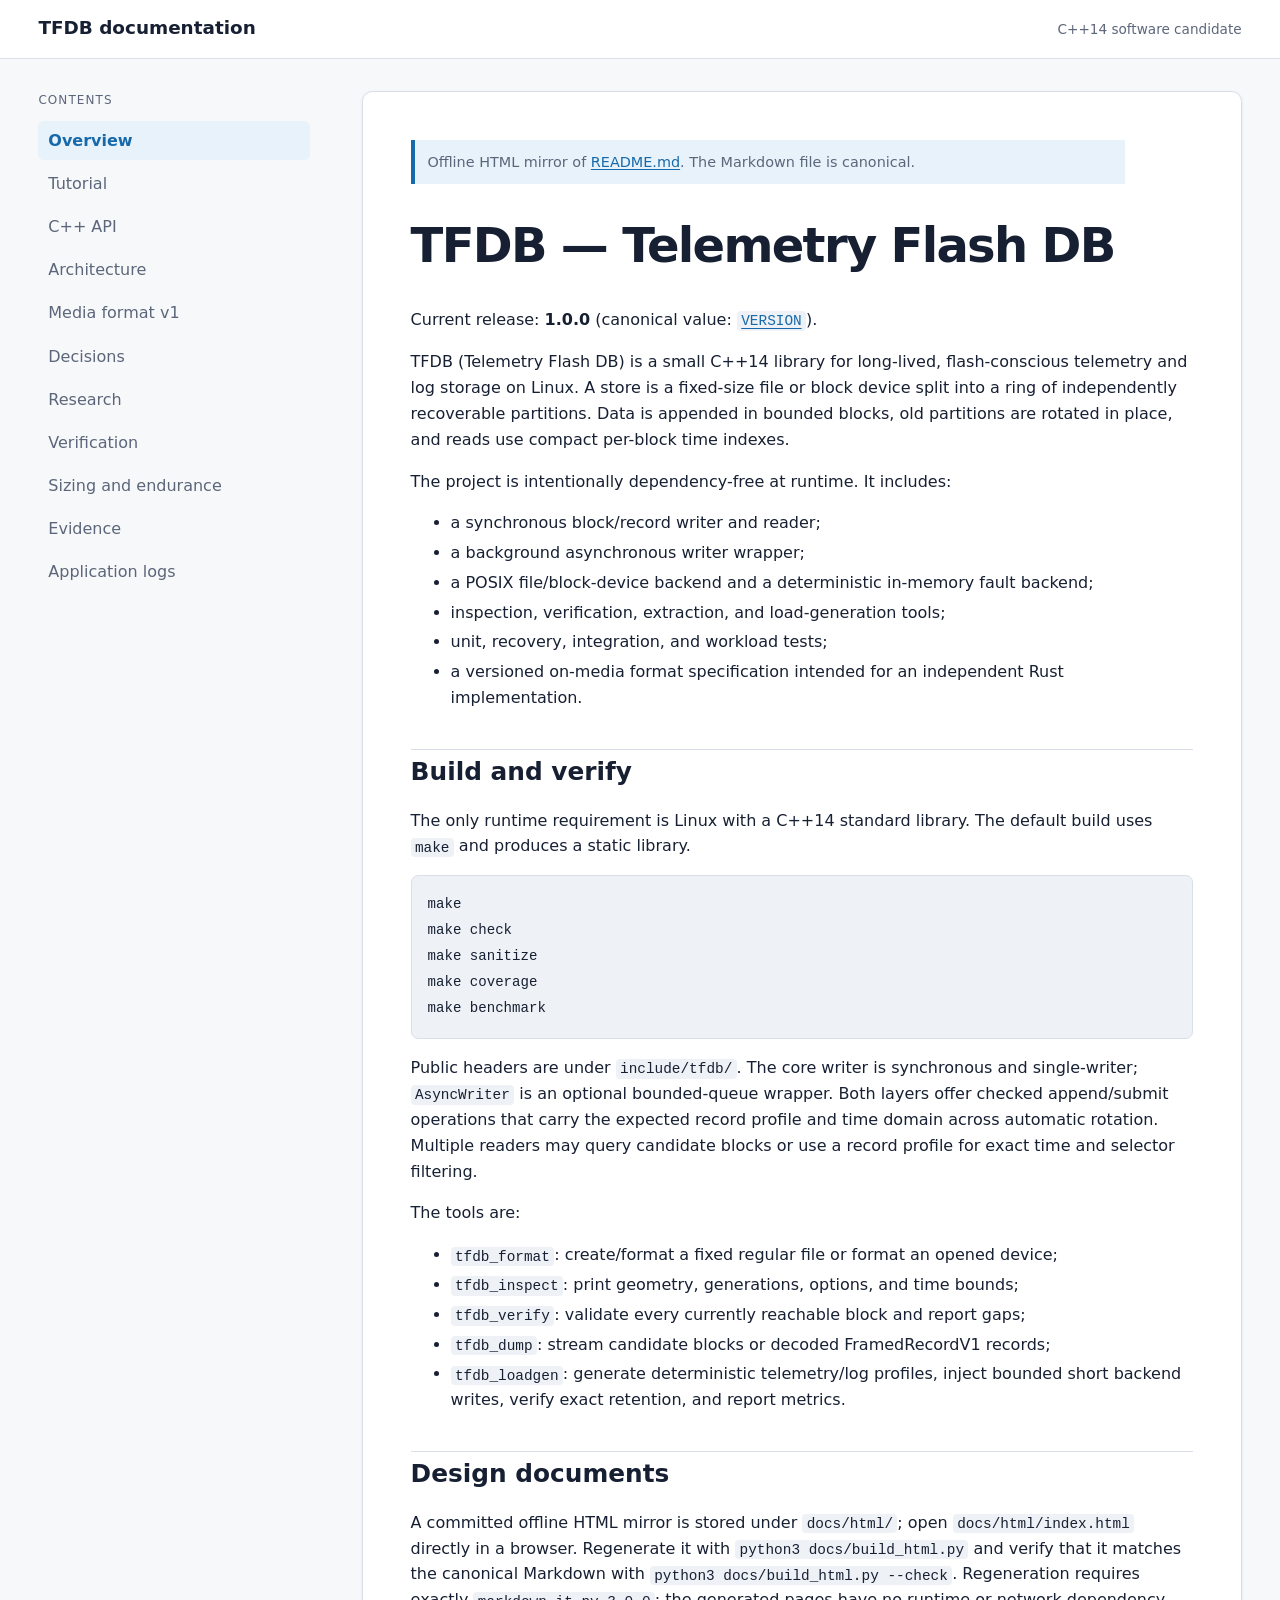
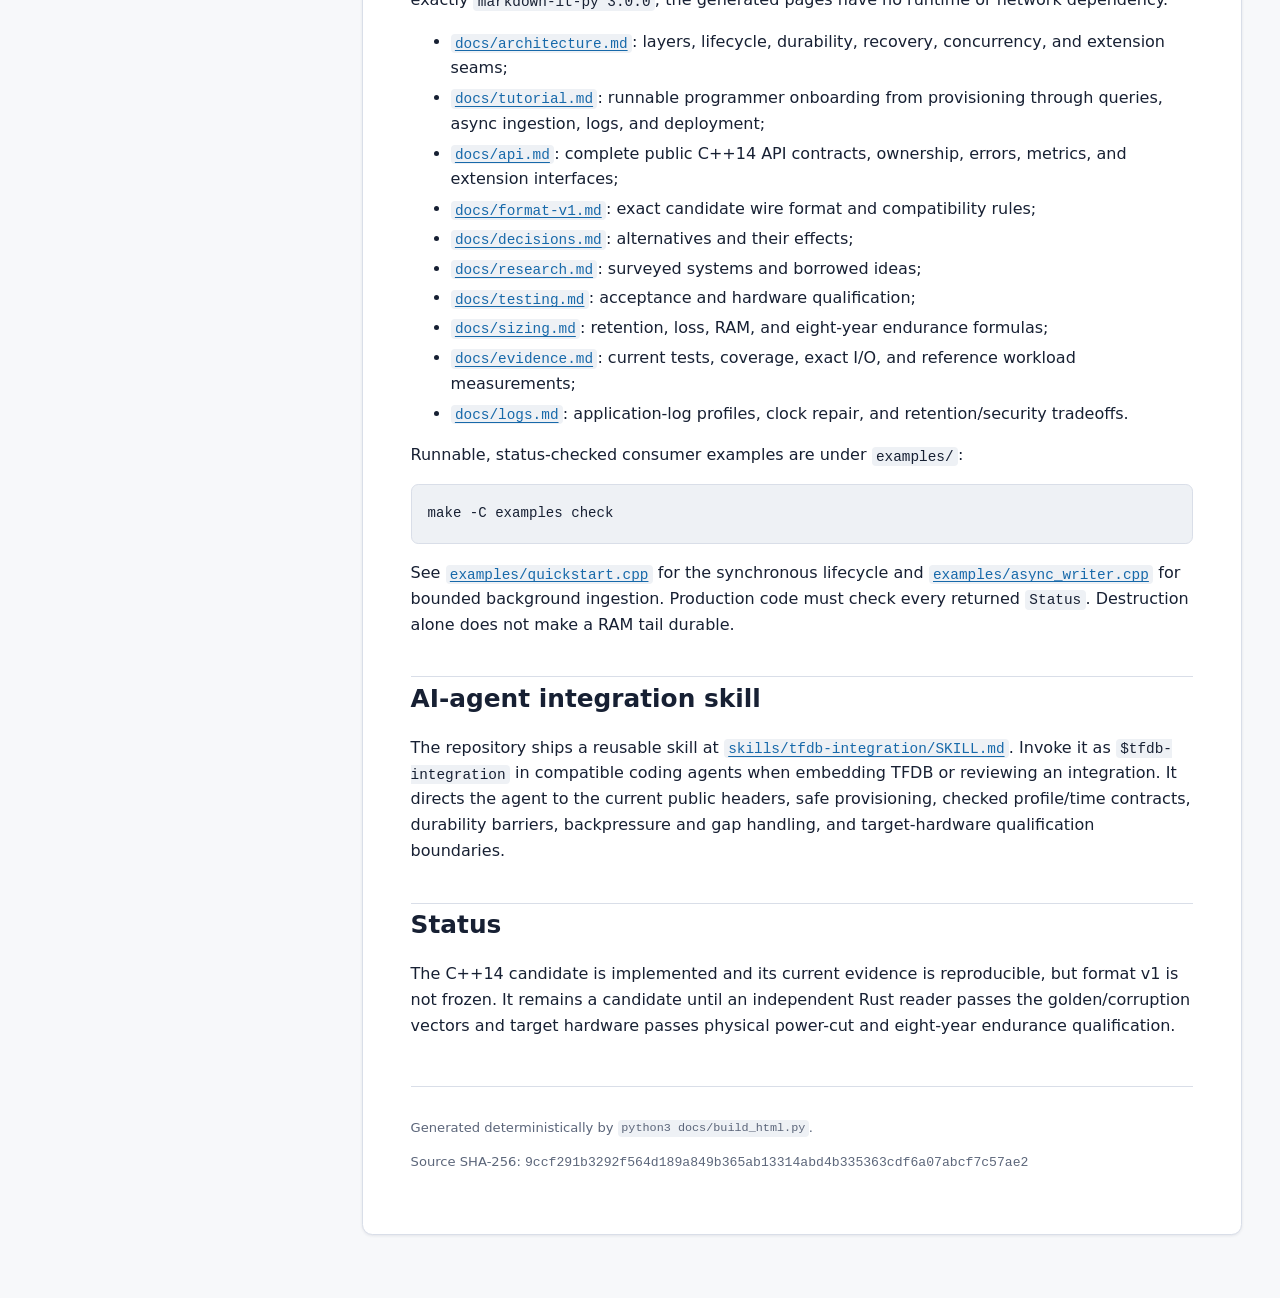
==== docs/html/index.html @ 353ee2be "Release TFDB 1.0.0" ====
<!doctype html>
<html lang="en">
<head>
  <meta charset="utf-8">
  <meta name="viewport" content="width=device-width, initial-scale=1">
  <meta name="tfdb-source-sha256" content="9ccf291b3292f564d189a849b365ab13314abd4b335363cdf6a07abcf7c57ae2">
  <title>TFDB — Telemetry Flash DB — TFDB</title>
  <link rel="stylesheet" href="style.css">
</head>
<body>
  <a class="skip-link" href="#content">Skip to content</a>
  <header class="site-header">
    <a class="site-title" href="index.html">TFDB documentation</a>
    <span class="site-status">C++14 software candidate</span>
  </header>
  <div class="layout">
    <nav class="sidebar" aria-label="Documentation">
      <p class="sidebar-title">Contents</p>
      <ul>
        <li><a href="index.html" aria-current="page">Overview</a></li>
<li><a href="tutorial.html">Tutorial</a></li>
<li><a href="api.html">C++ API</a></li>
<li><a href="architecture.html">Architecture</a></li>
<li><a href="format-v1.html">Media format v1</a></li>
<li><a href="decisions.html">Decisions</a></li>
<li><a href="research.html">Research</a></li>
<li><a href="testing.html">Verification</a></li>
<li><a href="sizing.html">Sizing and endurance</a></li>
<li><a href="evidence.html">Evidence</a></li>
<li><a href="logs.html">Application logs</a></li>
      </ul>
    </nav>
    <main id="content">
      <p class="mirror-note">Offline HTML mirror of <a href="../../README.md">README.md</a>. The Markdown file is canonical.</p>
      <h1 id="tfdb-telemetry-flash-db">TFDB — Telemetry Flash DB</h1>
<p>Current release: <strong>1.0.0</strong> (canonical value: <a href="../../VERSION"><code>VERSION</code></a>).</p>
<p>TFDB (Telemetry Flash DB) is a small C++14 library for long-lived,
flash-conscious telemetry and log storage on Linux. A store is a fixed-size
file or block device split into a ring of independently recoverable partitions.
Data is appended in bounded blocks, old partitions are rotated in place, and
reads use compact per-block time indexes.</p>
<p>The project is intentionally dependency-free at runtime. It includes:</p>
<ul>
<li>a synchronous block/record writer and reader;</li>
<li>a background asynchronous writer wrapper;</li>
<li>a POSIX file/block-device backend and a deterministic in-memory fault backend;</li>
<li>inspection, verification, extraction, and load-generation tools;</li>
<li>unit, recovery, integration, and workload tests;</li>
<li>a versioned on-media format specification intended for an independent Rust
implementation.</li>
</ul>
<h2 id="build-and-verify">Build and verify</h2>
<p>The only runtime requirement is Linux with a C++14 standard library. The
default build uses <code>make</code> and produces a static library.</p>
<pre><code class="language-sh">make
make check
make sanitize
make coverage
make benchmark
</code></pre>
<p>Public headers are under <code>include/tfdb/</code>. The core writer is synchronous and
single-writer; <code>AsyncWriter</code> is an optional bounded-queue wrapper. Both layers
offer checked append/submit operations that carry the expected record profile
and time domain across automatic rotation. Multiple readers may query candidate
blocks or use a record profile for exact time and selector filtering.</p>
<p>The tools are:</p>
<ul>
<li><code>tfdb_format</code>: create/format a fixed regular file or format an opened device;</li>
<li><code>tfdb_inspect</code>: print geometry, generations, options, and time bounds;</li>
<li><code>tfdb_verify</code>: validate every currently reachable block and report gaps;</li>
<li><code>tfdb_dump</code>: stream candidate blocks or decoded FramedRecordV1 records;</li>
<li><code>tfdb_loadgen</code>: generate deterministic telemetry/log profiles, inject bounded
short backend writes, verify exact retention, and report metrics.</li>
</ul>
<h2 id="design-documents">Design documents</h2>
<p>A committed offline HTML mirror is stored under <code>docs/html/</code>; open
<code>docs/html/index.html</code> directly in a browser. Regenerate it with
<code>python3 docs/build_html.py</code> and verify that it matches the canonical Markdown
with <code>python3 docs/build_html.py --check</code>. Regeneration requires
exactly <code>markdown-it-py 3.0.0</code>; the generated pages have no runtime or network
dependency.</p>
<ul>
<li><a href="architecture.html"><code>docs/architecture.md</code></a>: layers, lifecycle, durability,
recovery, concurrency, and extension seams;</li>
<li><a href="tutorial.html"><code>docs/tutorial.md</code></a>: runnable programmer onboarding from
provisioning through queries, async ingestion, logs, and deployment;</li>
<li><a href="api.html"><code>docs/api.md</code></a>: complete public C++14 API contracts, ownership,
errors, metrics, and extension interfaces;</li>
<li><a href="format-v1.html"><code>docs/format-v1.md</code></a>: exact candidate wire format and
compatibility rules;</li>
<li><a href="decisions.html"><code>docs/decisions.md</code></a>: alternatives and their effects;</li>
<li><a href="research.html"><code>docs/research.md</code></a>: surveyed systems and borrowed ideas;</li>
<li><a href="testing.html"><code>docs/testing.md</code></a>: acceptance and hardware qualification;</li>
<li><a href="sizing.html"><code>docs/sizing.md</code></a>: retention, loss, RAM, and eight-year
endurance formulas;</li>
<li><a href="evidence.html"><code>docs/evidence.md</code></a>: current tests, coverage, exact I/O,
and reference workload measurements;</li>
<li><a href="logs.html"><code>docs/logs.md</code></a>: application-log profiles, clock repair, and
retention/security tradeoffs.</li>
</ul>
<p>Runnable, status-checked consumer examples are under <code>examples/</code>:</p>
<pre><code class="language-sh">make -C examples check
</code></pre>
<p>See <a href="../../examples/quickstart.cpp"><code>examples/quickstart.cpp</code></a> for the synchronous
lifecycle and <a href="../../examples/async_writer.cpp"><code>examples/async_writer.cpp</code></a> for
bounded background ingestion. Production code must check every returned
<code>Status</code>. Destruction alone does not make a RAM tail durable.</p>
<h2 id="ai-agent-integration-skill">AI-agent integration skill</h2>
<p>The repository ships a reusable skill at
<a href="../../skills/tfdb-integration/SKILL.md"><code>skills/tfdb-integration/SKILL.md</code></a>. Invoke
it as <code>$tfdb-integration</code> in compatible coding agents when embedding TFDB or
reviewing an integration. It directs the agent to the current public headers,
safe provisioning, checked profile/time contracts, durability barriers,
backpressure and gap handling, and target-hardware qualification boundaries.</p>
<h2 id="status">Status</h2>
<p>The C++14 candidate is implemented and its current evidence is reproducible,
but format v1 is not frozen. It remains a candidate until an independent Rust
reader passes the golden/corruption vectors and target hardware passes physical
power-cut and eight-year endurance qualification.</p>

      <footer class="page-footer">
        <p>Generated deterministically by <code>python3 docs/build_html.py</code>.</p>
        <p>Source SHA-256: <span class="source-hash">9ccf291b3292f564d189a849b365ab13314abd4b335363cdf6a07abcf7c57ae2</span></p>
      </footer>
    </main>
  </div>
</body>
</html>
---- docs/html/style.css ----
/* Generated documentation asset; source: docs/build_html.py. */
:root {
  color-scheme: light dark;
  --bg: #f7f8fa;
  --panel: #ffffff;
  --text: #172033;
  --muted: #5c667a;
  --line: #d9dee8;
  --accent: #1769aa;
  --accent-soft: #e7f2fb;
  --code: #eef1f5;
  --shadow: 0 1px 3px rgb(19 33 68 / 9%);
}

@media (prefers-color-scheme: dark) {
  :root {
    --bg: #10141d;
    --panel: #181e29;
    --text: #e8edf5;
    --muted: #aab3c2;
    --line: #30394a;
    --accent: #78bdf2;
    --accent-soft: #172d40;
    --code: #111722;
    --shadow: none;
  }
}

* { box-sizing: border-box; }
html { scroll-behavior: smooth; }
@media (prefers-reduced-motion: reduce) {
  html { scroll-behavior: auto; }
}
body {
  margin: 0;
  background: var(--bg);
  color: var(--text);
  font: 16px/1.62 system-ui, -apple-system, BlinkMacSystemFont, "Segoe UI", sans-serif;
}
a { color: var(--accent); text-underline-offset: 0.16em; }
a:hover { text-decoration-thickness: 2px; }
.skip-link {
  position: fixed;
  left: 1rem;
  top: -5rem;
  z-index: 10;
  padding: .55rem .8rem;
  background: var(--panel);
  border: 1px solid var(--line);
}
.skip-link:focus { top: 1rem; }
.site-header {
  position: sticky;
  top: 0;
  z-index: 5;
  display: flex;
  align-items: baseline;
  justify-content: space-between;
  gap: 1rem;
  min-height: 3.7rem;
  padding: .8rem clamp(1rem, 3vw, 2.5rem);
  border-bottom: 1px solid var(--line);
  background: var(--panel);
  background: color-mix(in srgb, var(--panel) 94%, transparent);
  backdrop-filter: blur(8px);
}
.site-title { color: var(--text); font-size: 1.15rem; font-weight: 750; text-decoration: none; }
.site-status { color: var(--muted); font-size: .85rem; }
.layout {
  display: grid;
  grid-template-columns: minmax(12rem, 17rem) minmax(0, 58rem);
  justify-content: center;
  gap: clamp(1.5rem, 4vw, 4rem);
  padding: 2rem clamp(1rem, 3vw, 2.5rem) 4rem;
}
.sidebar { align-self: start; position: sticky; top: 5.5rem; }
.sidebar-title {
  margin: 0 0 .65rem;
  color: var(--muted);
  font-size: .75rem;
  letter-spacing: .09em;
  text-transform: uppercase;
}
.sidebar ul { margin: 0; padding: 0; list-style: none; }
.sidebar a {
  display: block;
  margin: .12rem 0;
  padding: .42rem .62rem;
  border-radius: .35rem;
  color: var(--muted);
  text-decoration: none;
}
.sidebar a:hover { color: var(--text); background: var(--accent-soft); }
.sidebar a[aria-current="page"] { color: var(--accent); background: var(--accent-soft); font-weight: 700; }
main {
  min-width: 0;
  padding: clamp(1.25rem, 4vw, 3rem);
  border: 1px solid var(--line);
  border-radius: .65rem;
  background: var(--panel);
  box-shadow: var(--shadow);
}
.mirror-note {
  margin: 0 0 2rem;
  padding: .65rem .8rem;
  border-left: .25rem solid var(--accent);
  background: var(--accent-soft);
  color: var(--muted);
  font-size: .9rem;
}
h1, h2, h3, h4 { line-height: 1.22; scroll-margin-top: 5rem; }
h1 { margin-top: 0; font-size: clamp(2rem, 5vw, 3rem); letter-spacing: -.035em; }
h2 { margin-top: 2.4rem; padding-top: .4rem; border-top: 1px solid var(--line); font-size: 1.55rem; }
h3 { margin-top: 1.8rem; font-size: 1.2rem; }
p, ul, ol, blockquote { max-width: 78ch; }
li + li { margin-top: .24rem; }
code {
  padding: .12em .3em;
  border-radius: .25rem;
  background: var(--code);
  font: .9em/1.45 ui-monospace, SFMono-Regular, Consolas, monospace;
}
pre {
  max-width: 100%;
  overflow: auto;
  padding: 1rem;
  border: 1px solid var(--line);
  border-radius: .45rem;
  background: var(--code);
}
pre code { padding: 0; background: transparent; font-size: .88rem; }
.table-wrap { max-width: 100%; overflow-x: auto; margin: 1.25rem 0; }
table { width: 100%; border-collapse: collapse; font-size: .91rem; }
th, td { padding: .52rem .65rem; border: 1px solid var(--line); text-align: left; vertical-align: top; }
th { background: var(--code); }
blockquote { margin-left: 0; padding-left: 1rem; border-left: .25rem solid var(--line); color: var(--muted); }
.page-footer { margin-top: 3rem; padding-top: 1rem; border-top: 1px solid var(--line); color: var(--muted); font-size: .82rem; }
.source-hash { font-family: ui-monospace, SFMono-Regular, Consolas, monospace; overflow-wrap: anywhere; }

@media (max-width: 780px) {
  .site-header { position: static; }
  .layout { display: block; padding: 1rem; }
  .sidebar { position: static; margin-bottom: 1rem; }
  .sidebar ul { display: flex; gap: .25rem; overflow-x: auto; padding-bottom: .4rem; }
  .sidebar li { flex: 0 0 auto; }
  main { padding: 1.2rem; }
}

@media print {
  :root { color-scheme: light; --bg: white; --panel: white; --text: black; --muted: #444; --line: #bbb; --code: #f3f3f3; }
  .site-header, .sidebar, .skip-link, .mirror-note { display: none; }
  .layout { display: block; padding: 0; }
  main { border: 0; box-shadow: none; padding: 0; }
  a { color: inherit; }
  pre, table { break-inside: avoid; }
}
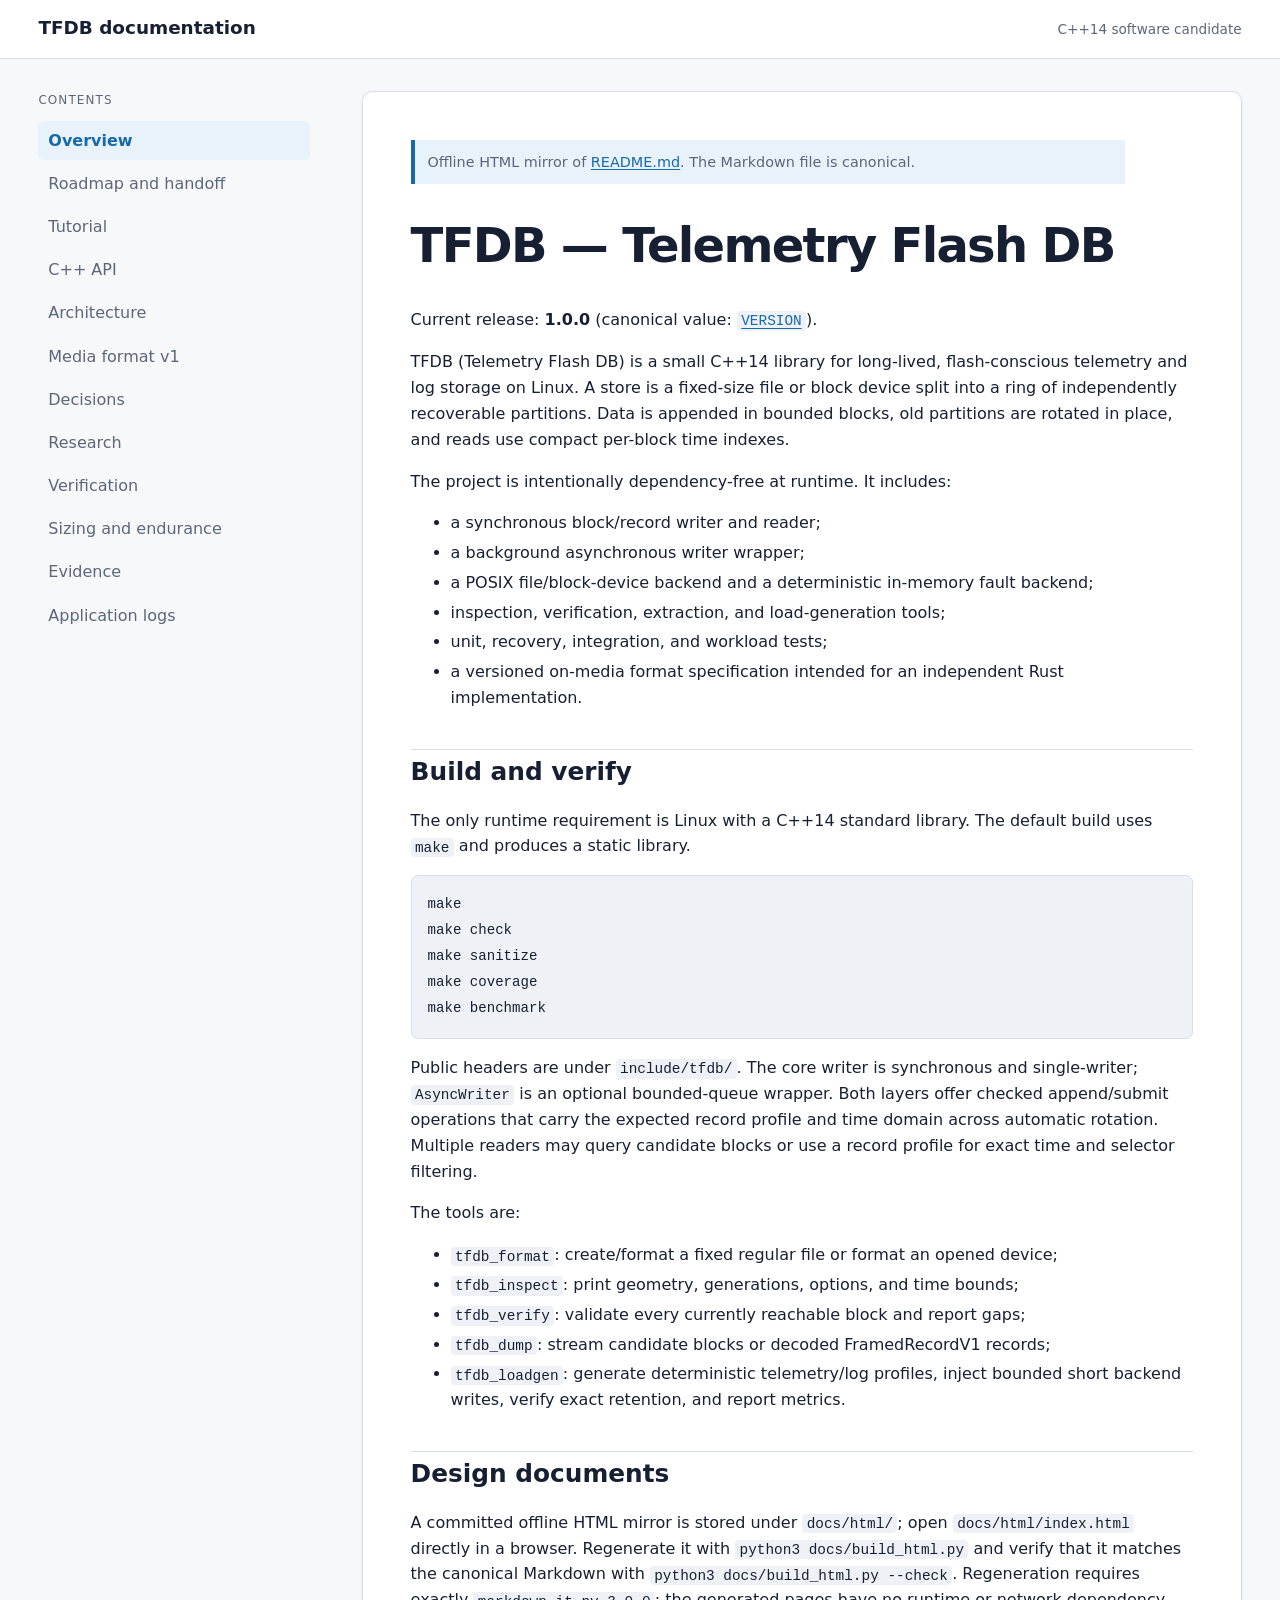
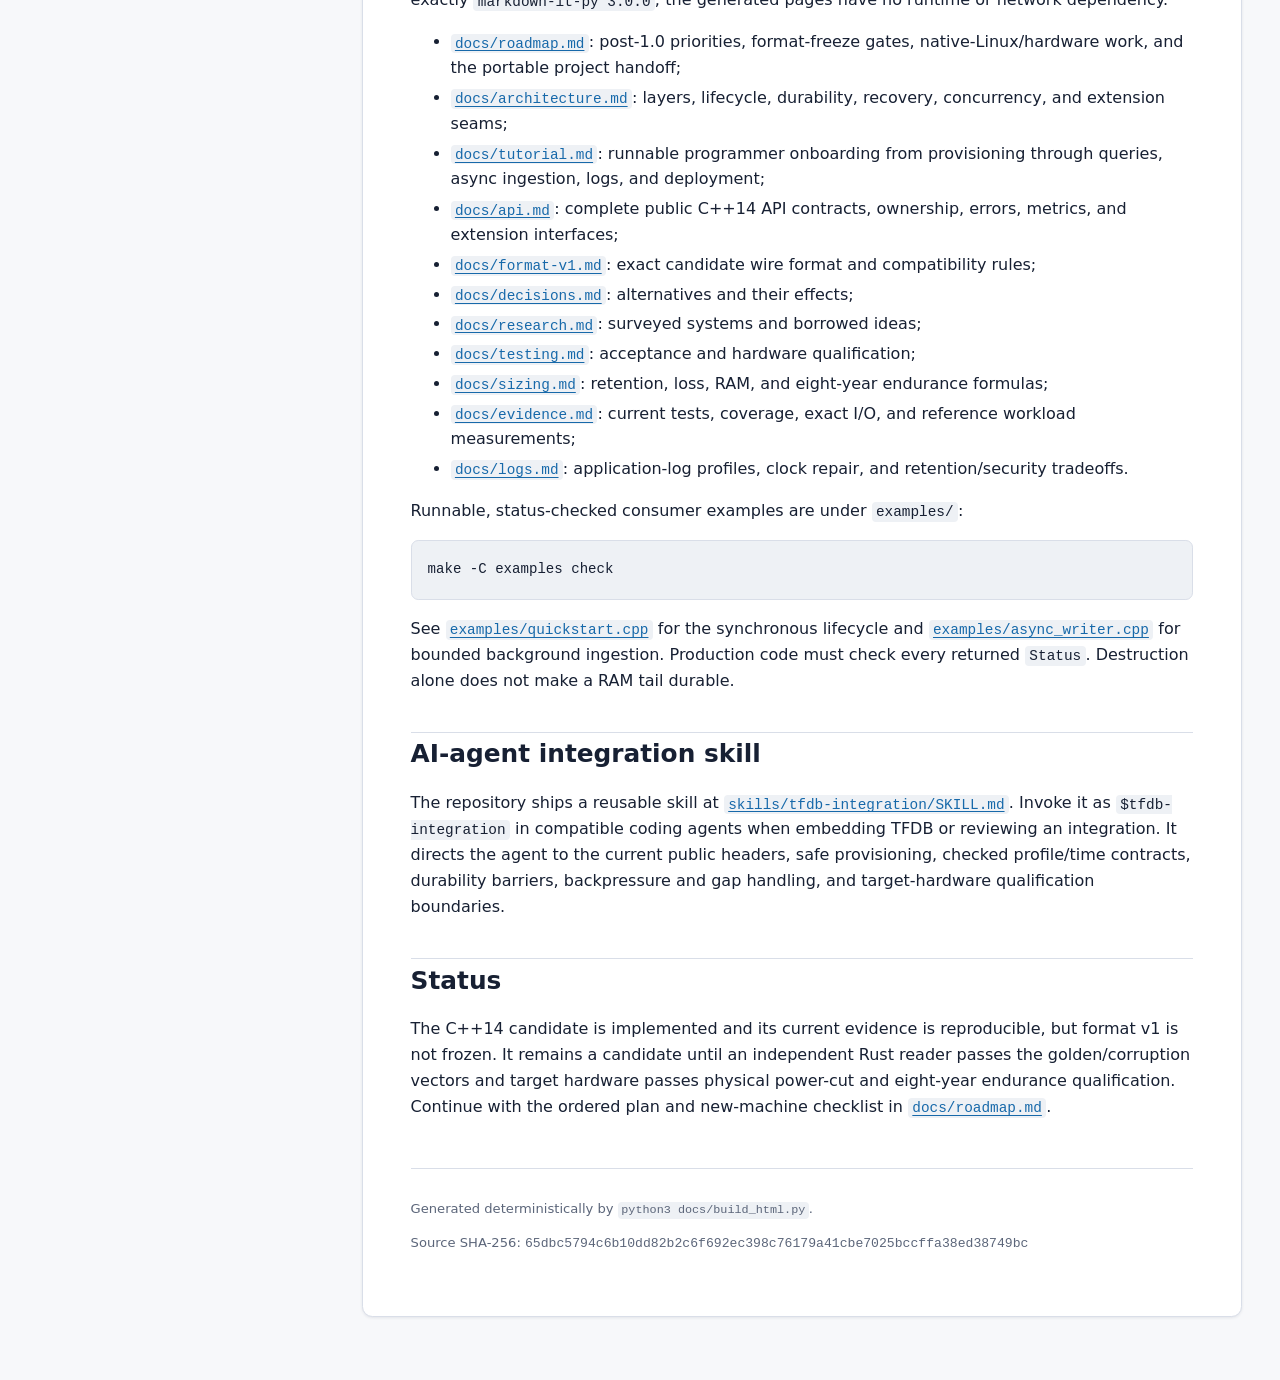
==== commit 6bb2134c: "Document post-1.0 roadmap and handoff" ====
--- a/docs/html/index.html
+++ b/docs/html/index.html
@@ -3,7 +3,7 @@
 <head>
   <meta charset="utf-8">
   <meta name="viewport" content="width=device-width, initial-scale=1">
-  <meta name="tfdb-source-sha256" content="9ccf291b3292f564d189a849b365ab13314abd4b335363cdf6a07abcf7c57ae2">
+  <meta name="tfdb-source-sha256" content="65dbc5794c6b10dd82b2c6f692ec398c76179a41cbe7025bccffa38ed38749bc">
   <title>TFDB — Telemetry Flash DB — TFDB</title>
   <link rel="stylesheet" href="style.css">
 </head>
@@ -18,6 +18,7 @@
       <p class="sidebar-title">Contents</p>
       <ul>
         <li><a href="index.html" aria-current="page">Overview</a></li>
+<li><a href="roadmap.html">Roadmap and handoff</a></li>
 <li><a href="tutorial.html">Tutorial</a></li>
 <li><a href="api.html">C++ API</a></li>
 <li><a href="architecture.html">Architecture</a></li>
@@ -80,6 +81,8 @@
 exactly <code>markdown-it-py 3.0.0</code>; the generated pages have no runtime or network
 dependency.</p>
 <ul>
+<li><a href="roadmap.html"><code>docs/roadmap.md</code></a>: post-1.0 priorities, format-freeze
+gates, native-Linux/hardware work, and the portable project handoff;</li>
 <li><a href="architecture.html"><code>docs/architecture.md</code></a>: layers, lifecycle, durability,
 recovery, concurrency, and extension seams;</li>
 <li><a href="tutorial.html"><code>docs/tutorial.md</code></a>: runnable programmer onboarding from
@@ -116,11 +119,12 @@
 <p>The C++14 candidate is implemented and its current evidence is reproducible,
 but format v1 is not frozen. It remains a candidate until an independent Rust
 reader passes the golden/corruption vectors and target hardware passes physical
-power-cut and eight-year endurance qualification.</p>
+power-cut and eight-year endurance qualification. Continue with the ordered
+plan and new-machine checklist in <a href="roadmap.html"><code>docs/roadmap.md</code></a>.</p>
 
       <footer class="page-footer">
         <p>Generated deterministically by <code>python3 docs/build_html.py</code>.</p>
-        <p>Source SHA-256: <span class="source-hash">9ccf291b3292f564d189a849b365ab13314abd4b335363cdf6a07abcf7c57ae2</span></p>
+        <p>Source SHA-256: <span class="source-hash">65dbc5794c6b10dd82b2c6f692ec398c76179a41cbe7025bccffa38ed38749bc</span></p>
       </footer>
     </main>
   </div>
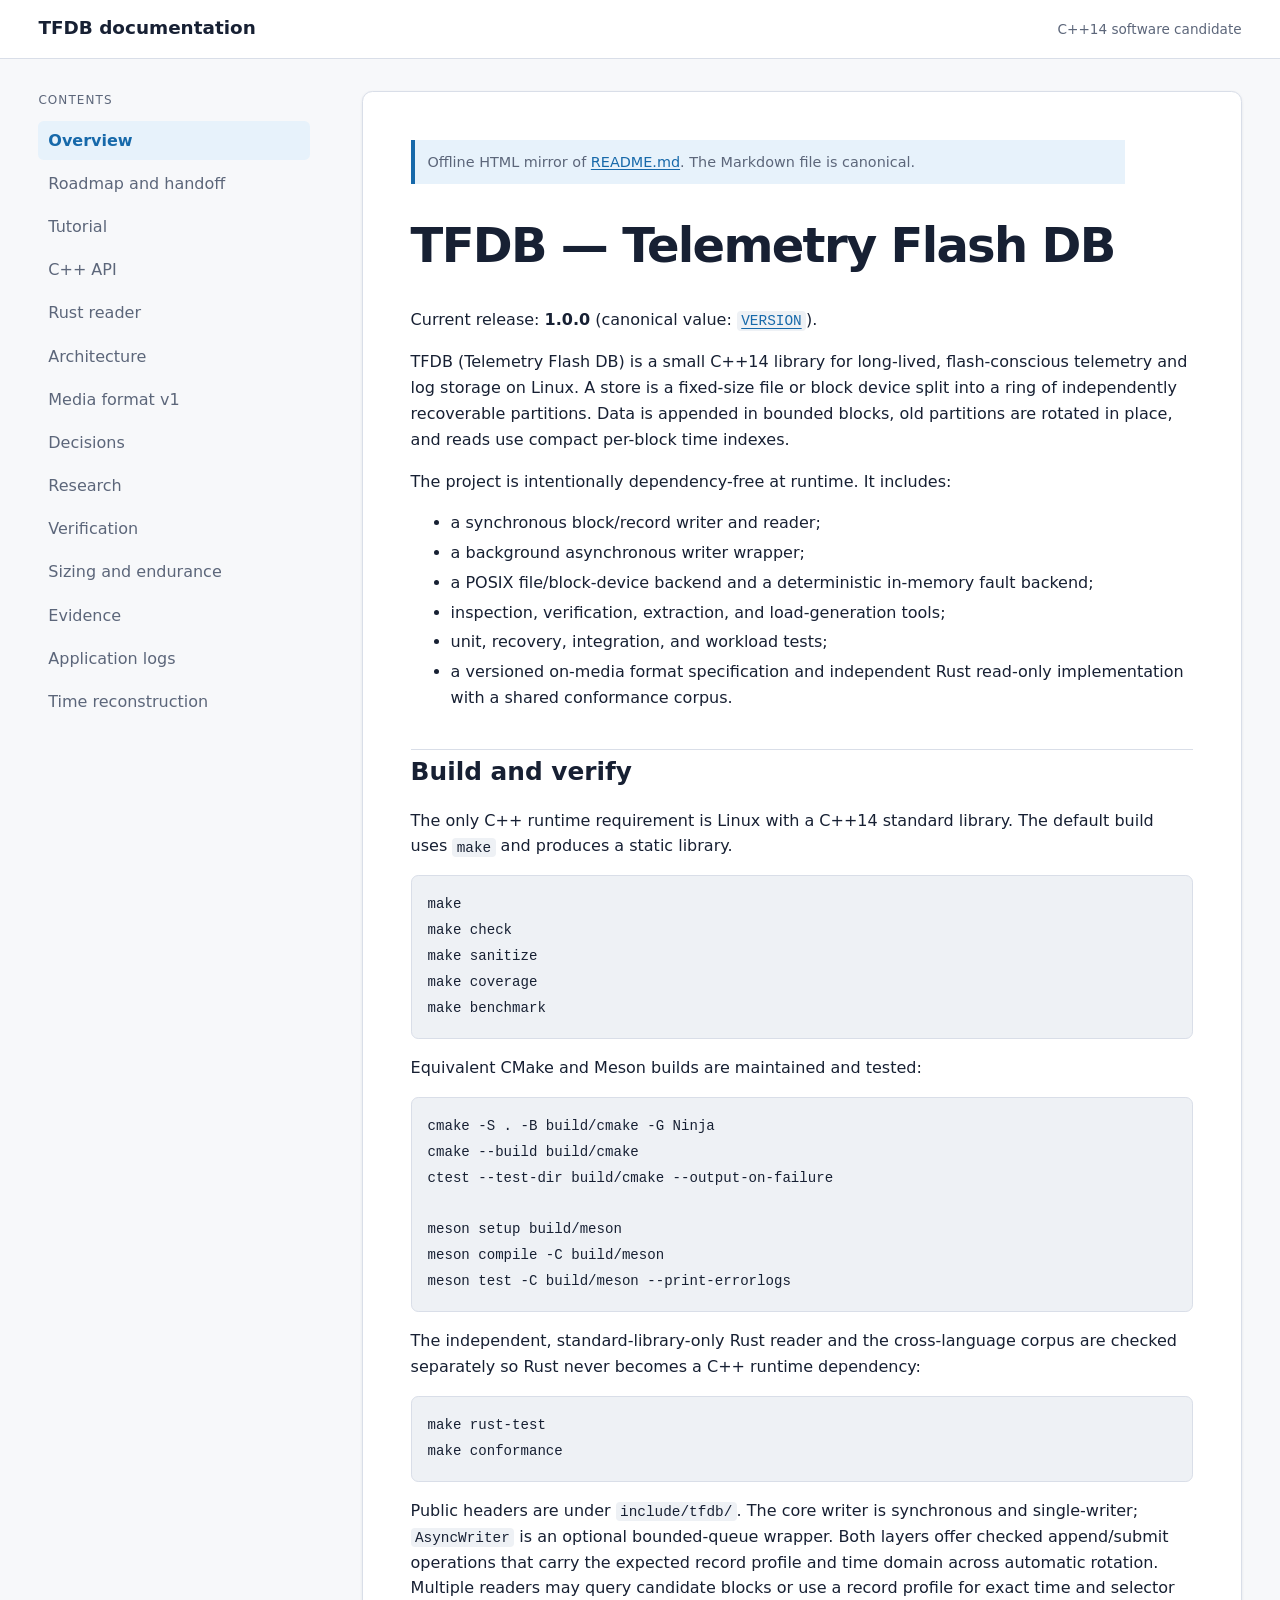
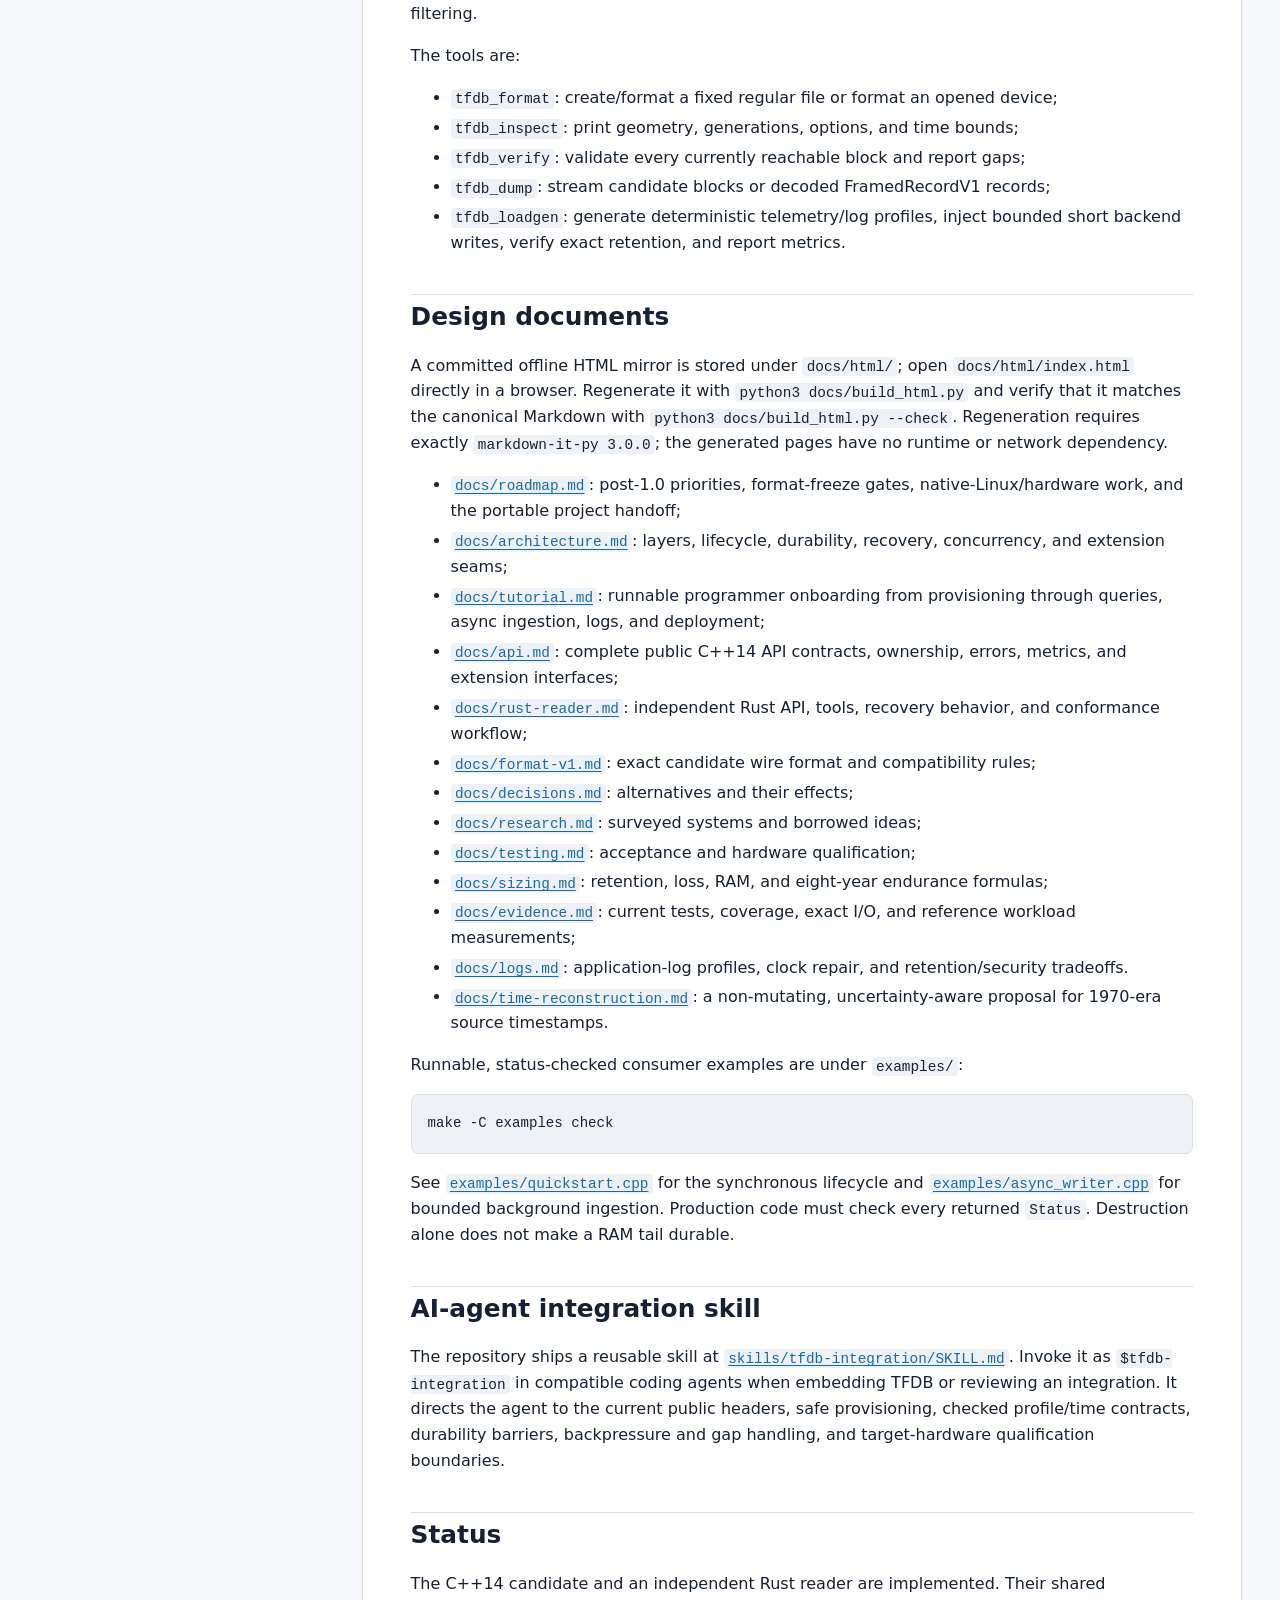
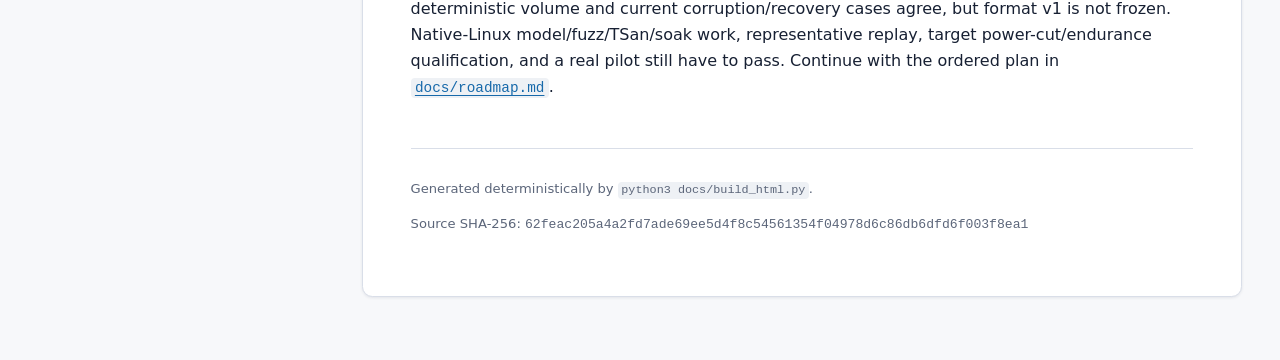
==== commit 8d652716: "Add Rust reader and portable build frontends" ====
--- a/docs/html/index.html
+++ b/docs/html/index.html
@@ -3,7 +3,7 @@
 <head>
   <meta charset="utf-8">
   <meta name="viewport" content="width=device-width, initial-scale=1">
-  <meta name="tfdb-source-sha256" content="65dbc5794c6b10dd82b2c6f692ec398c76179a41cbe7025bccffa38ed38749bc">
+  <meta name="tfdb-source-sha256" content="62feac205a4a2fd7ade69ee5d4f8c54561354f04978d6c86db6dfd6f003f8ea1">
   <title>TFDB — Telemetry Flash DB — TFDB</title>
   <link rel="stylesheet" href="style.css">
 </head>
@@ -21,6 +21,7 @@
 <li><a href="roadmap.html">Roadmap and handoff</a></li>
 <li><a href="tutorial.html">Tutorial</a></li>
 <li><a href="api.html">C++ API</a></li>
+<li><a href="rust-reader.html">Rust reader</a></li>
 <li><a href="architecture.html">Architecture</a></li>
 <li><a href="format-v1.html">Media format v1</a></li>
 <li><a href="decisions.html">Decisions</a></li>
@@ -29,6 +30,7 @@
 <li><a href="sizing.html">Sizing and endurance</a></li>
 <li><a href="evidence.html">Evidence</a></li>
 <li><a href="logs.html">Application logs</a></li>
+<li><a href="time-reconstruction.html">Time reconstruction</a></li>
       </ul>
     </nav>
     <main id="content">
@@ -47,17 +49,31 @@
 <li>a POSIX file/block-device backend and a deterministic in-memory fault backend;</li>
 <li>inspection, verification, extraction, and load-generation tools;</li>
 <li>unit, recovery, integration, and workload tests;</li>
-<li>a versioned on-media format specification intended for an independent Rust
-implementation.</li>
+<li>a versioned on-media format specification and independent Rust read-only
+implementation with a shared conformance corpus.</li>
 </ul>
 <h2 id="build-and-verify">Build and verify</h2>
-<p>The only runtime requirement is Linux with a C++14 standard library. The
+<p>The only C++ runtime requirement is Linux with a C++14 standard library. The
 default build uses <code>make</code> and produces a static library.</p>
 <pre><code class="language-sh">make
 make check
 make sanitize
 make coverage
 make benchmark
+</code></pre>
+<p>Equivalent CMake and Meson builds are maintained and tested:</p>
+<pre><code class="language-sh">cmake -S . -B build/cmake -G Ninja
+cmake --build build/cmake
+ctest --test-dir build/cmake --output-on-failure
+
+meson setup build/meson
+meson compile -C build/meson
+meson test -C build/meson --print-errorlogs
+</code></pre>
+<p>The independent, standard-library-only Rust reader and the cross-language
+corpus are checked separately so Rust never becomes a C++ runtime dependency:</p>
+<pre><code class="language-sh">make rust-test
+make conformance
 </code></pre>
 <p>Public headers are under <code>include/tfdb/</code>. The core writer is synchronous and
 single-writer; <code>AsyncWriter</code> is an optional bounded-queue wrapper. Both layers
@@ -89,6 +105,8 @@
 provisioning through queries, async ingestion, logs, and deployment;</li>
 <li><a href="api.html"><code>docs/api.md</code></a>: complete public C++14 API contracts, ownership,
 errors, metrics, and extension interfaces;</li>
+<li><a href="rust-reader.html"><code>docs/rust-reader.md</code></a>: independent Rust API, tools,
+recovery behavior, and conformance workflow;</li>
 <li><a href="format-v1.html"><code>docs/format-v1.md</code></a>: exact candidate wire format and
 compatibility rules;</li>
 <li><a href="decisions.html"><code>docs/decisions.md</code></a>: alternatives and their effects;</li>
@@ -100,6 +118,8 @@
 and reference workload measurements;</li>
 <li><a href="logs.html"><code>docs/logs.md</code></a>: application-log profiles, clock repair, and
 retention/security tradeoffs.</li>
+<li><a href="time-reconstruction.html"><code>docs/time-reconstruction.md</code></a>: a non-mutating,
+uncertainty-aware proposal for 1970-era source timestamps.</li>
 </ul>
 <p>Runnable, status-checked consumer examples are under <code>examples/</code>:</p>
 <pre><code class="language-sh">make -C examples check
@@ -116,15 +136,15 @@
 safe provisioning, checked profile/time contracts, durability barriers,
 backpressure and gap handling, and target-hardware qualification boundaries.</p>
 <h2 id="status">Status</h2>
-<p>The C++14 candidate is implemented and its current evidence is reproducible,
-but format v1 is not frozen. It remains a candidate until an independent Rust
-reader passes the golden/corruption vectors and target hardware passes physical
-power-cut and eight-year endurance qualification. Continue with the ordered
-plan and new-machine checklist in <a href="roadmap.html"><code>docs/roadmap.md</code></a>.</p>
+<p>The C++14 candidate and an independent Rust reader are implemented. Their
+shared deterministic volume and current corruption/recovery cases agree, but
+format v1 is not frozen. Native-Linux model/fuzz/TSan/soak work, representative
+replay, target power-cut/endurance qualification, and a real pilot still have
+to pass. Continue with the ordered plan in <a href="roadmap.html"><code>docs/roadmap.md</code></a>.</p>
 
       <footer class="page-footer">
         <p>Generated deterministically by <code>python3 docs/build_html.py</code>.</p>
-        <p>Source SHA-256: <span class="source-hash">65dbc5794c6b10dd82b2c6f692ec398c76179a41cbe7025bccffa38ed38749bc</span></p>
+        <p>Source SHA-256: <span class="source-hash">62feac205a4a2fd7ade69ee5d4f8c54561354f04978d6c86db6dfd6f003f8ea1</span></p>
       </footer>
     </main>
   </div>
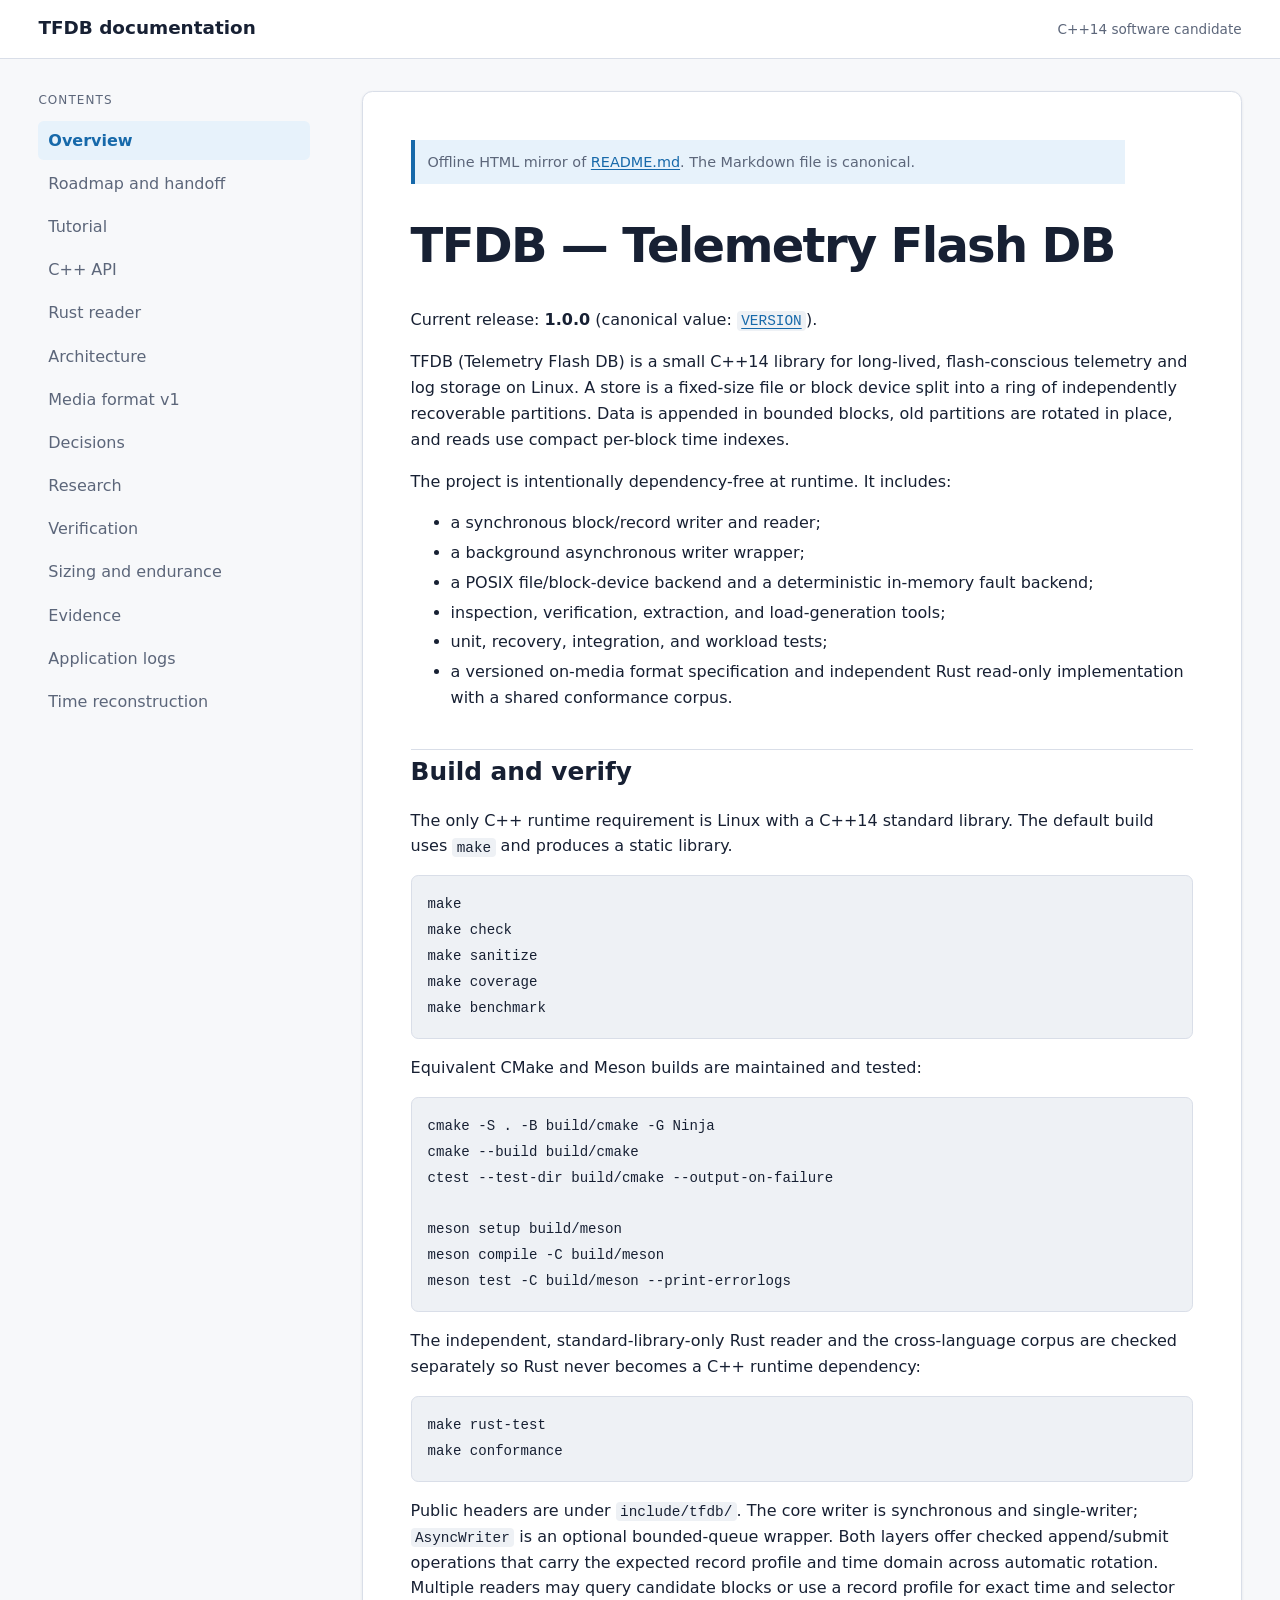
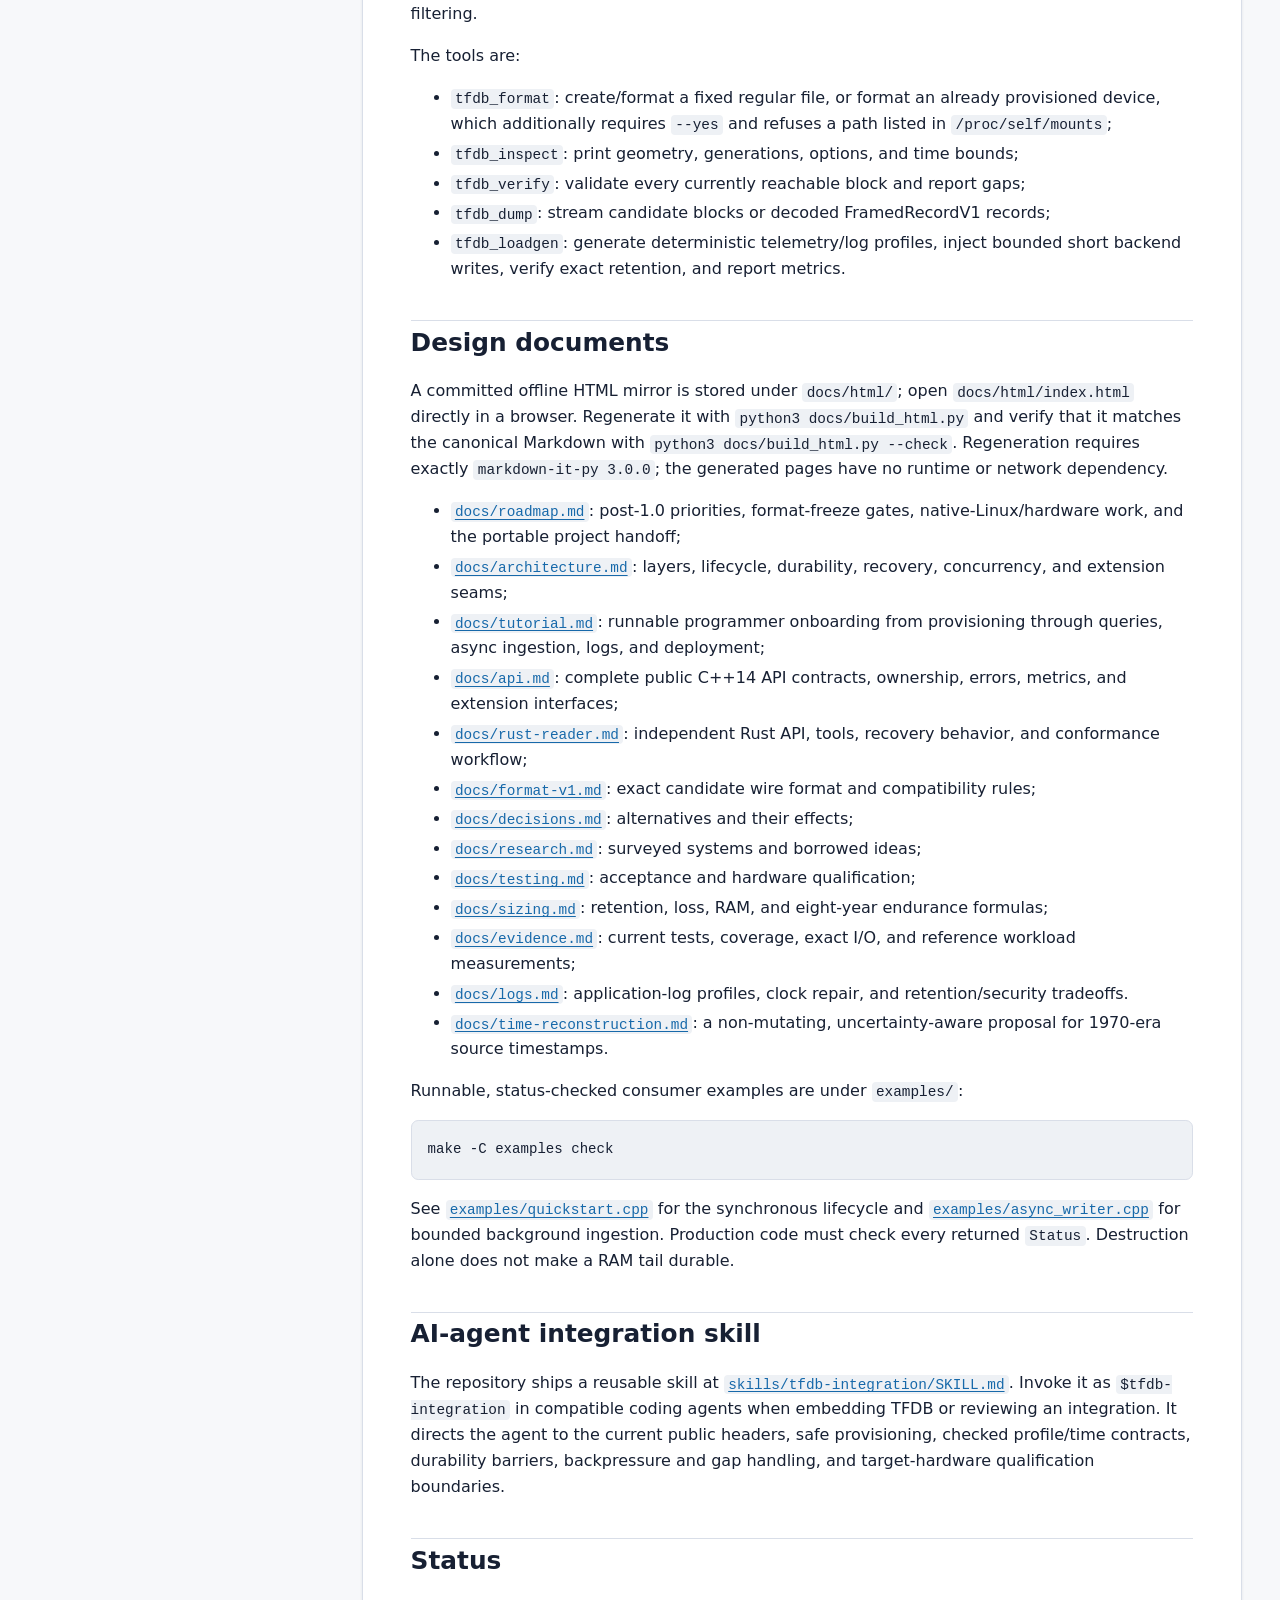
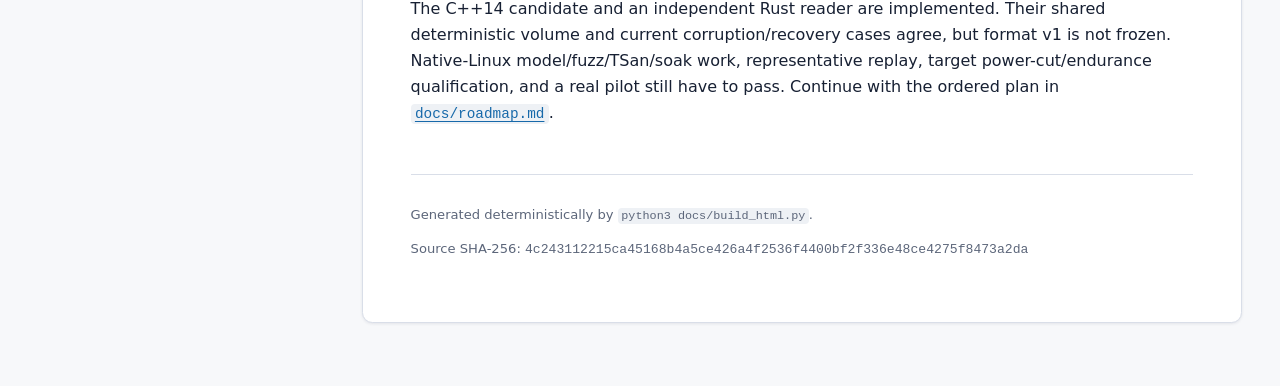
==== commit 0da4351c: "tools: require explicit authorization to format a device "tfdb_format /dev/sdX --device" destroyed w" ====
--- a/docs/html/index.html
+++ b/docs/html/index.html
@@ -3,7 +3,7 @@
 <head>
   <meta charset="utf-8">
   <meta name="viewport" content="width=device-width, initial-scale=1">
-  <meta name="tfdb-source-sha256" content="62feac205a4a2fd7ade69ee5d4f8c54561354f04978d6c86db6dfd6f003f8ea1">
+  <meta name="tfdb-source-sha256" content="4c243112215ca45168b4a5ce426a4f2536f4400bf2f336e48ce4275f8473a2da">
   <title>TFDB — Telemetry Flash DB — TFDB</title>
   <link rel="stylesheet" href="style.css">
 </head>
@@ -82,7 +82,9 @@
 blocks or use a record profile for exact time and selector filtering.</p>
 <p>The tools are:</p>
 <ul>
-<li><code>tfdb_format</code>: create/format a fixed regular file or format an opened device;</li>
+<li><code>tfdb_format</code>: create/format a fixed regular file, or format an already
+provisioned device, which additionally requires <code>--yes</code> and refuses a path
+listed in <code>/proc/self/mounts</code>;</li>
 <li><code>tfdb_inspect</code>: print geometry, generations, options, and time bounds;</li>
 <li><code>tfdb_verify</code>: validate every currently reachable block and report gaps;</li>
 <li><code>tfdb_dump</code>: stream candidate blocks or decoded FramedRecordV1 records;</li>
@@ -144,7 +146,7 @@
 
       <footer class="page-footer">
         <p>Generated deterministically by <code>python3 docs/build_html.py</code>.</p>
-        <p>Source SHA-256: <span class="source-hash">62feac205a4a2fd7ade69ee5d4f8c54561354f04978d6c86db6dfd6f003f8ea1</span></p>
+        <p>Source SHA-256: <span class="source-hash">4c243112215ca45168b4a5ce426a4f2536f4400bf2f336e48ce4275f8473a2da</span></p>
       </footer>
     </main>
   </div>
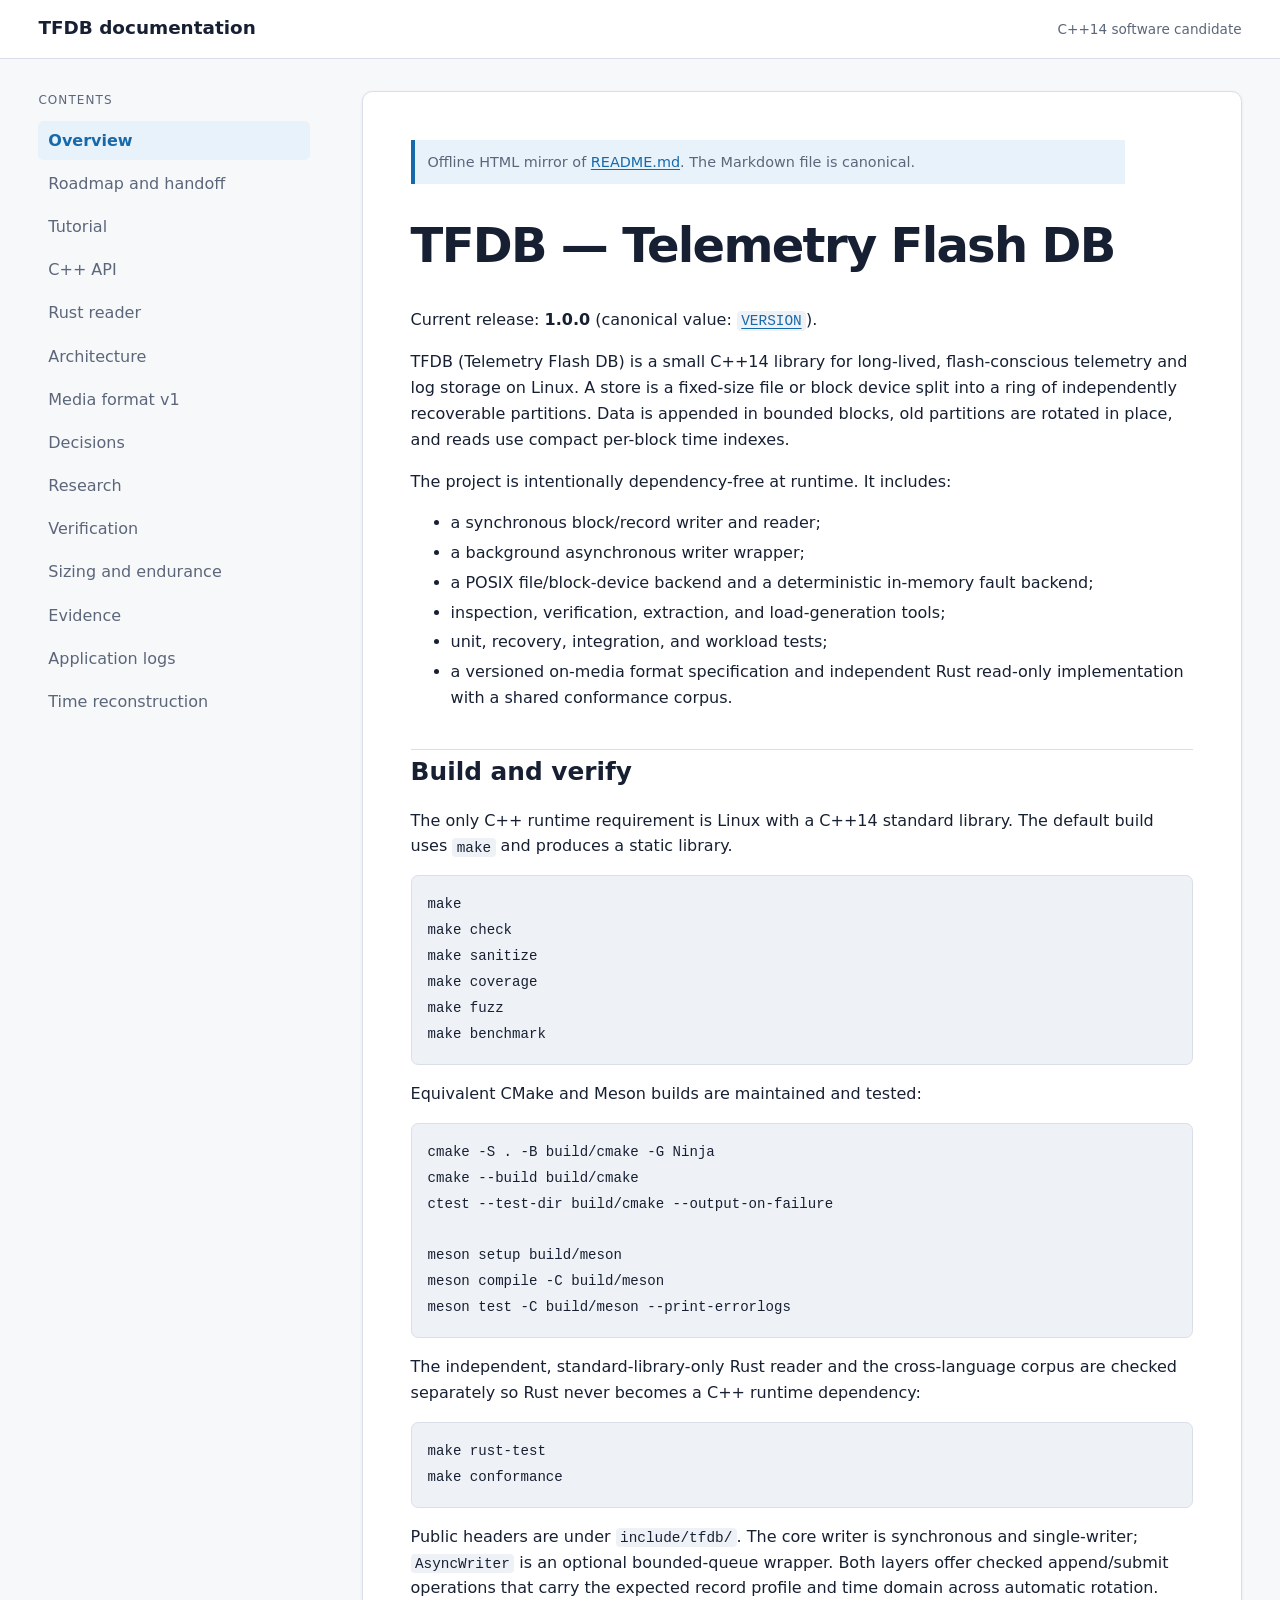
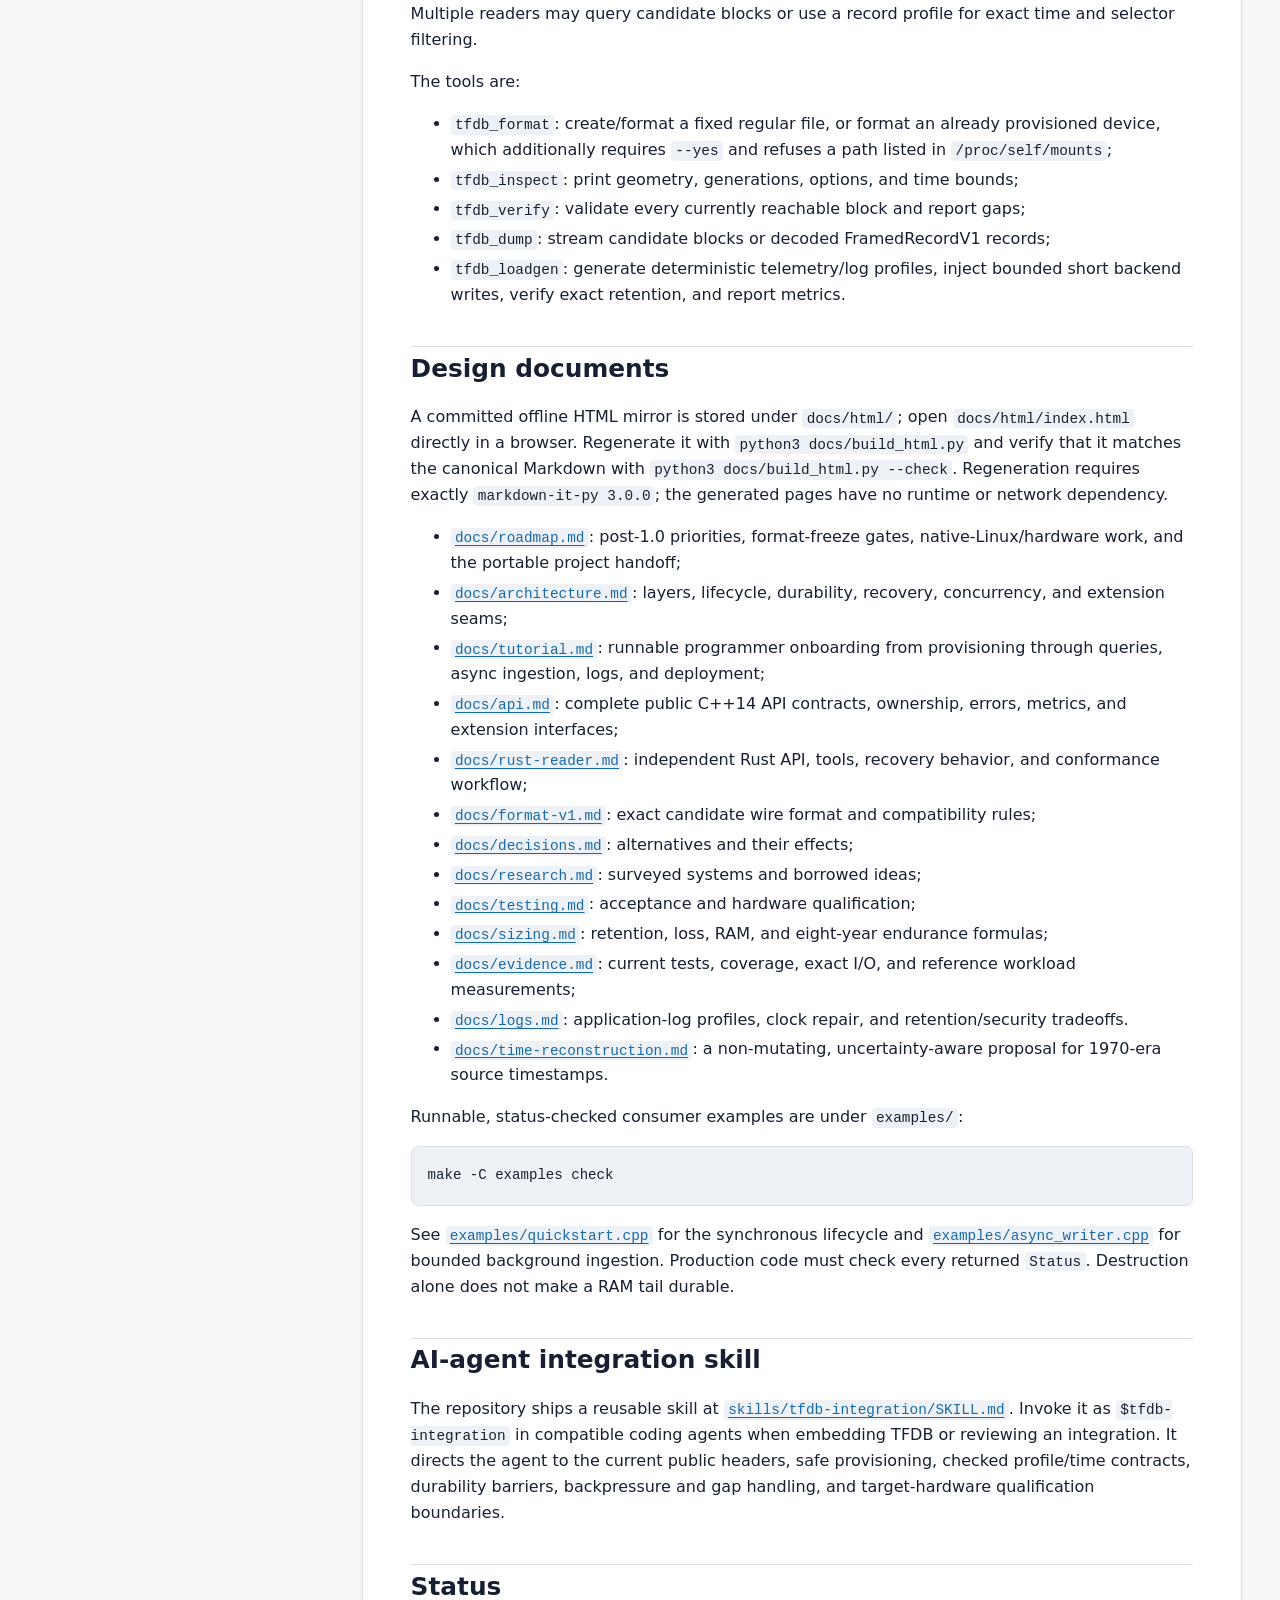
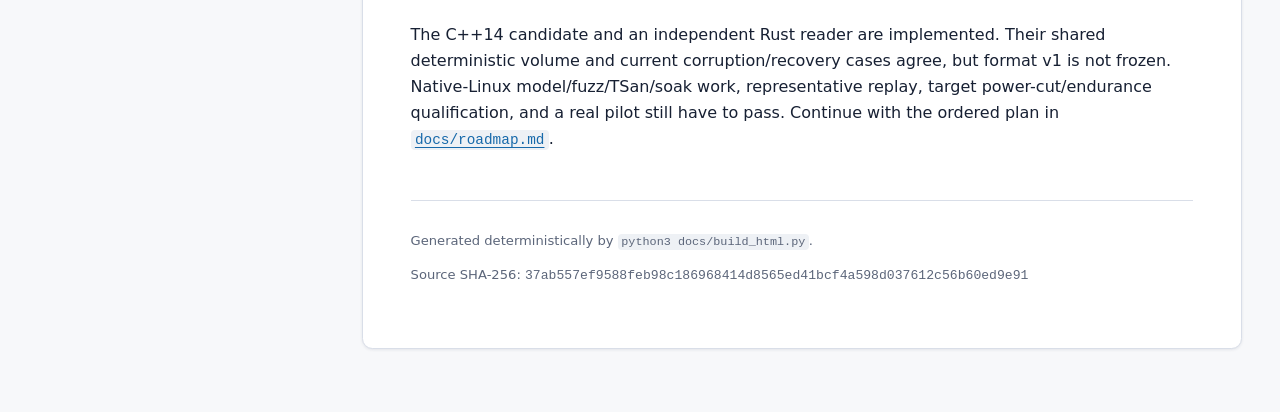
==== commit a7d9de18: "tests: add a repeatable media fuzzer with reproducible findings Fuzzing was listed as required work " ====
--- a/docs/html/index.html
+++ b/docs/html/index.html
@@ -3,7 +3,7 @@
 <head>
   <meta charset="utf-8">
   <meta name="viewport" content="width=device-width, initial-scale=1">
-  <meta name="tfdb-source-sha256" content="4c243112215ca45168b4a5ce426a4f2536f4400bf2f336e48ce4275f8473a2da">
+  <meta name="tfdb-source-sha256" content="37ab557ef9588feb98c186968414d8565ed41bcf4a598d037612c56b60ed9e91">
   <title>TFDB — Telemetry Flash DB — TFDB</title>
   <link rel="stylesheet" href="style.css">
 </head>
@@ -59,6 +59,7 @@
 make check
 make sanitize
 make coverage
+make fuzz
 make benchmark
 </code></pre>
 <p>Equivalent CMake and Meson builds are maintained and tested:</p>
@@ -146,7 +147,7 @@
 
       <footer class="page-footer">
         <p>Generated deterministically by <code>python3 docs/build_html.py</code>.</p>
-        <p>Source SHA-256: <span class="source-hash">4c243112215ca45168b4a5ce426a4f2536f4400bf2f336e48ce4275f8473a2da</span></p>
+        <p>Source SHA-256: <span class="source-hash">37ab557ef9588feb98c186968414d8565ed41bcf4a598d037612c56b60ed9e91</span></p>
       </footer>
     </main>
   </div>
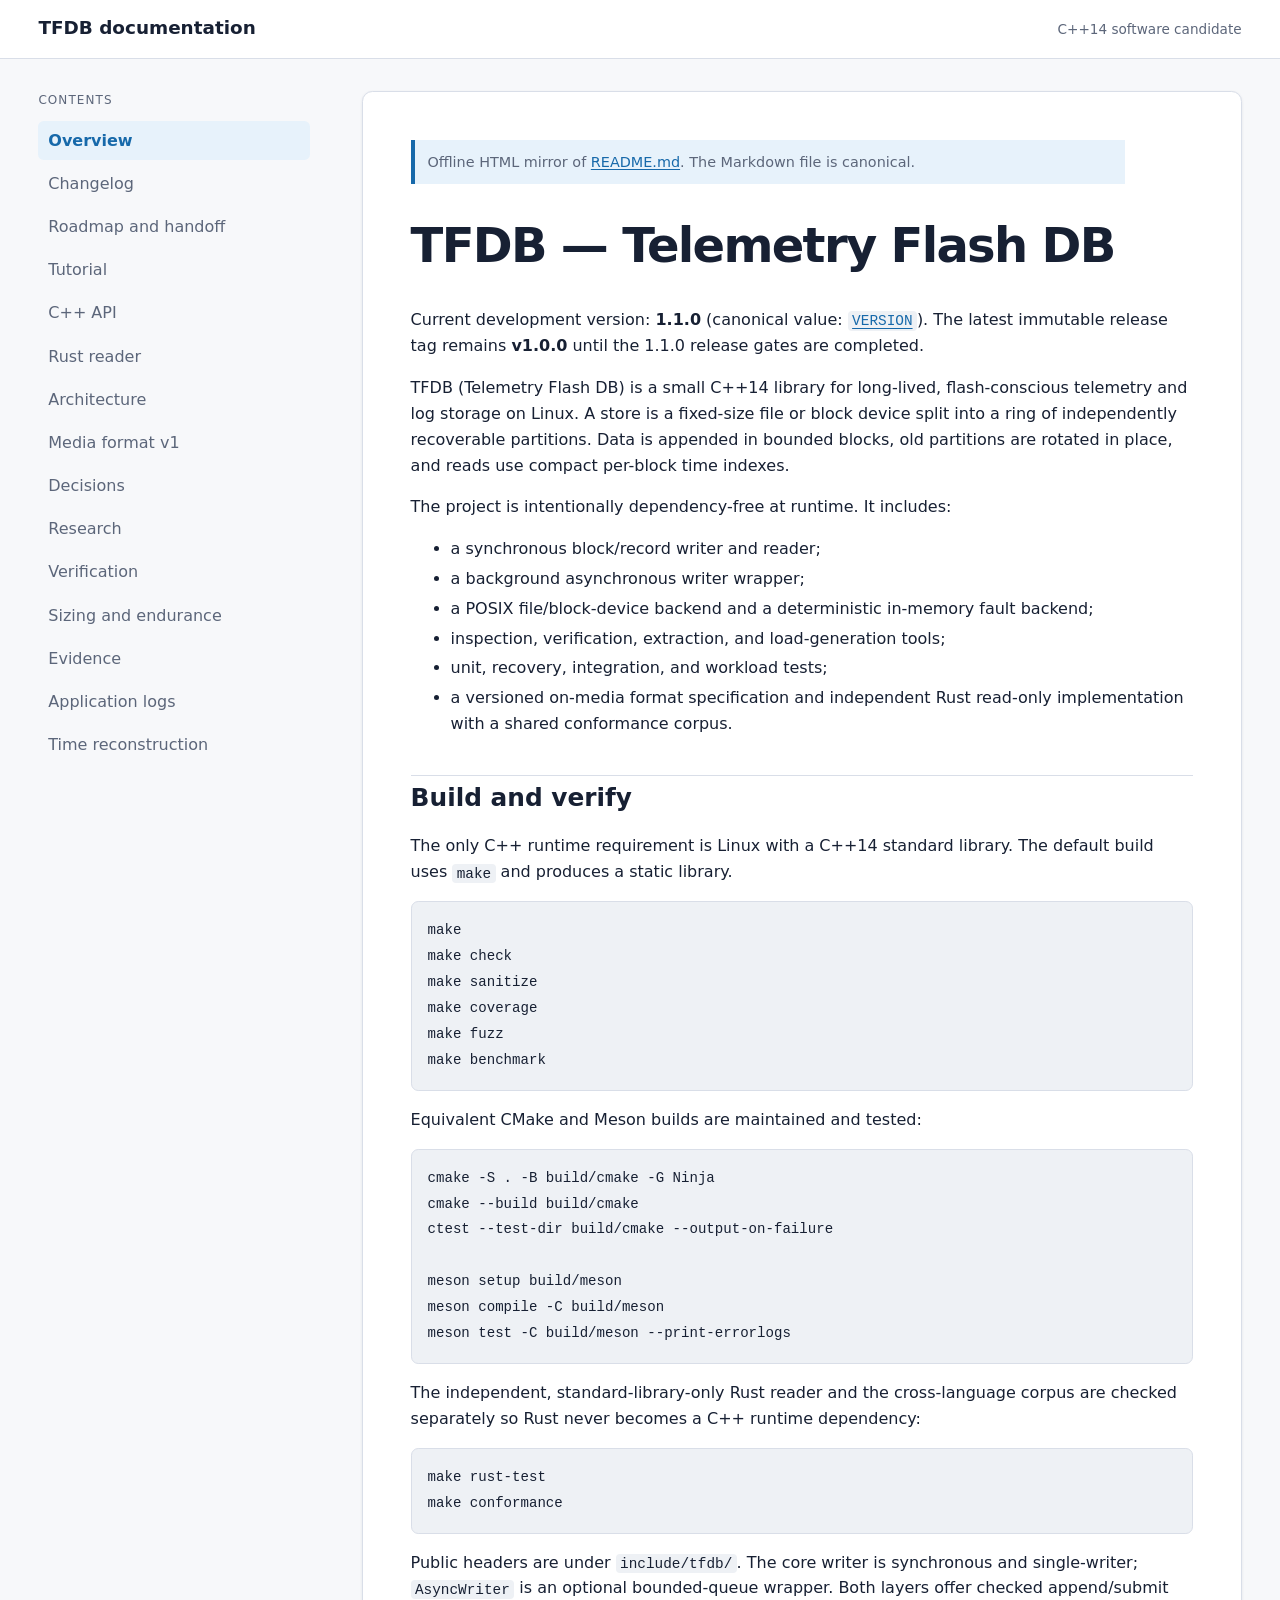
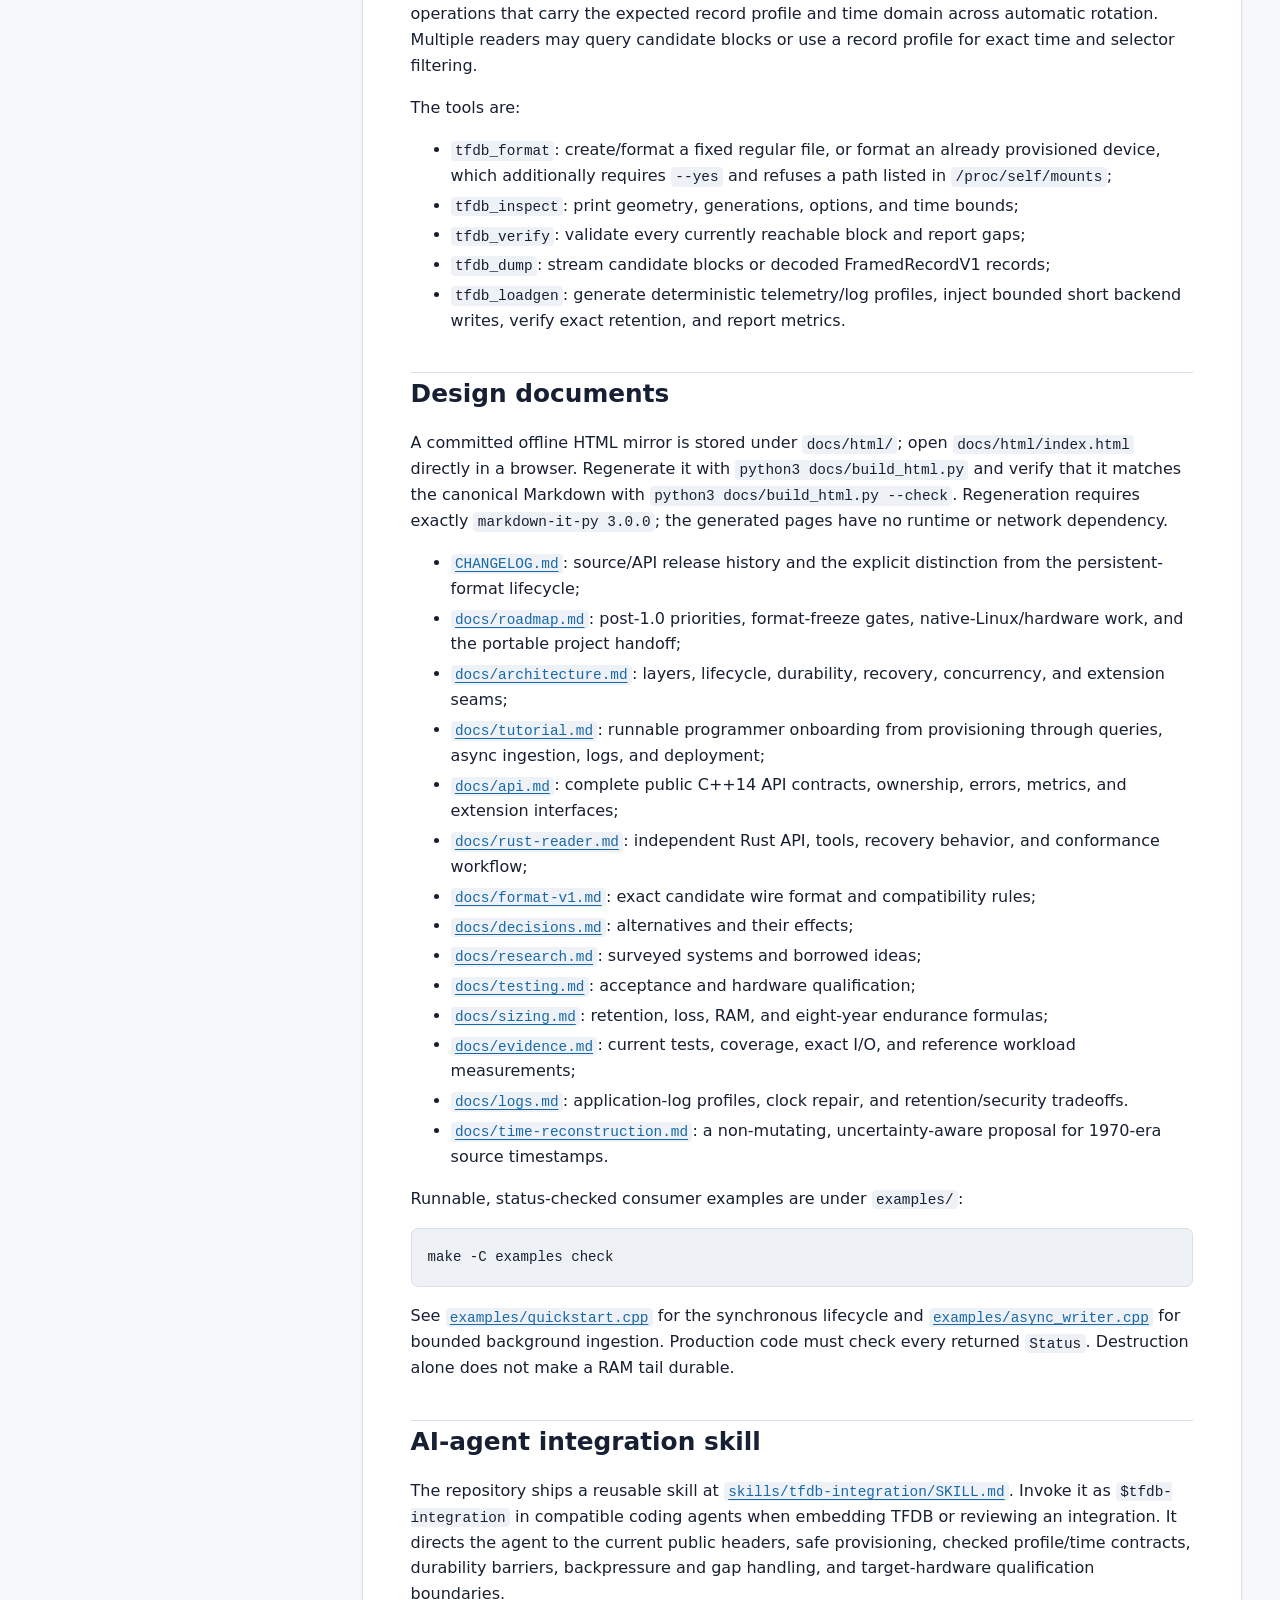
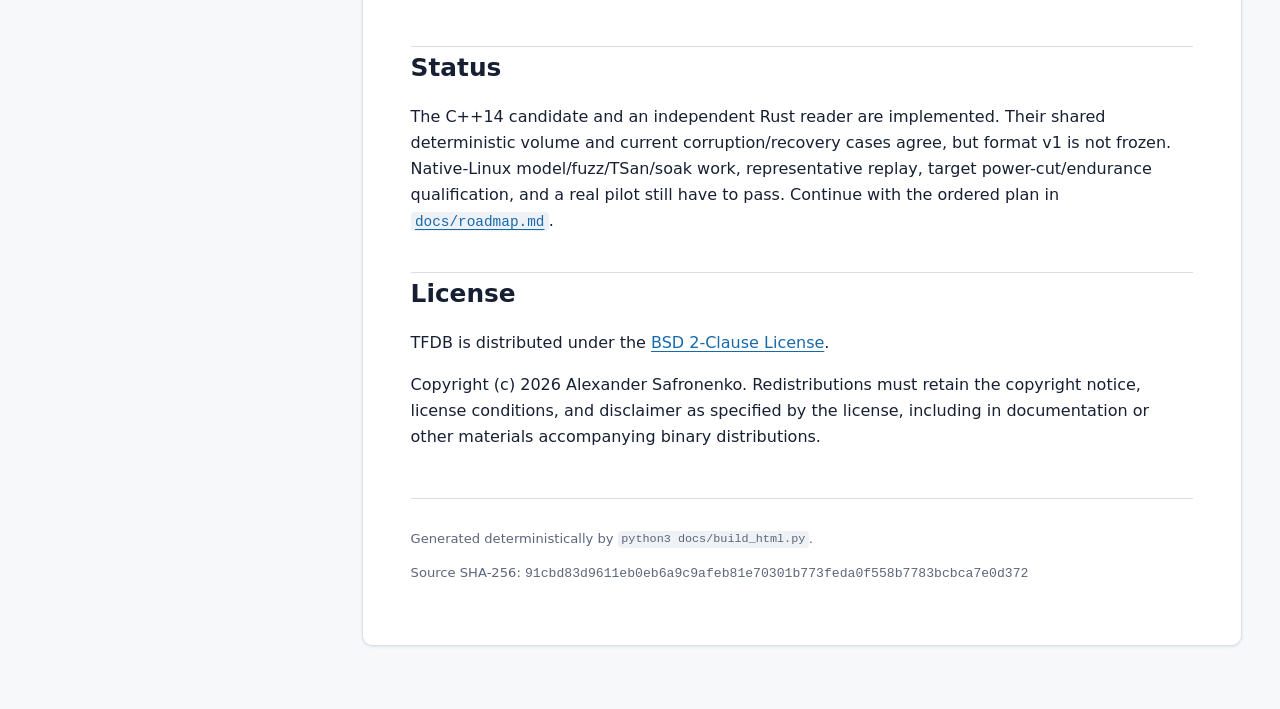
==== commit da272a60: "release: license TFDB under BSD-2-Clause" ====
--- a/docs/html/index.html
+++ b/docs/html/index.html
@@ -3,7 +3,7 @@
 <head>
   <meta charset="utf-8">
   <meta name="viewport" content="width=device-width, initial-scale=1">
-  <meta name="tfdb-source-sha256" content="37ab557ef9588feb98c186968414d8565ed41bcf4a598d037612c56b60ed9e91">
+  <meta name="tfdb-source-sha256" content="91cbd83d9611eb0eb6a9c9afeb81e70301b773feda0f558b7783bcbca7e0d372">
   <title>TFDB — Telemetry Flash DB — TFDB</title>
   <link rel="stylesheet" href="style.css">
 </head>
@@ -18,6 +18,7 @@
       <p class="sidebar-title">Contents</p>
       <ul>
         <li><a href="index.html" aria-current="page">Overview</a></li>
+<li><a href="changelog.html">Changelog</a></li>
 <li><a href="roadmap.html">Roadmap and handoff</a></li>
 <li><a href="tutorial.html">Tutorial</a></li>
 <li><a href="api.html">C++ API</a></li>
@@ -36,7 +37,9 @@
     <main id="content">
       <p class="mirror-note">Offline HTML mirror of <a href="../../README.md">README.md</a>. The Markdown file is canonical.</p>
       <h1 id="tfdb-telemetry-flash-db">TFDB — Telemetry Flash DB</h1>
-<p>Current release: <strong>1.0.0</strong> (canonical value: <a href="../../VERSION"><code>VERSION</code></a>).</p>
+<p>Current development version: <strong>1.1.0</strong> (canonical value: <a href="../../VERSION"><code>VERSION</code></a>).
+The latest immutable release tag remains <strong>v1.0.0</strong> until the 1.1.0 release
+gates are completed.</p>
 <p>TFDB (Telemetry Flash DB) is a small C++14 library for long-lived,
 flash-conscious telemetry and log storage on Linux. A store is a fixed-size
 file or block device split into a ring of independently recoverable partitions.
@@ -100,6 +103,8 @@
 exactly <code>markdown-it-py 3.0.0</code>; the generated pages have no runtime or network
 dependency.</p>
 <ul>
+<li><a href="changelog.html"><code>CHANGELOG.md</code></a>: source/API release history and the explicit
+distinction from the persistent-format lifecycle;</li>
 <li><a href="roadmap.html"><code>docs/roadmap.md</code></a>: post-1.0 priorities, format-freeze
 gates, native-Linux/hardware work, and the portable project handoff;</li>
 <li><a href="architecture.html"><code>docs/architecture.md</code></a>: layers, lifecycle, durability,
@@ -144,10 +149,16 @@
 format v1 is not frozen. Native-Linux model/fuzz/TSan/soak work, representative
 replay, target power-cut/endurance qualification, and a real pilot still have
 to pass. Continue with the ordered plan in <a href="roadmap.html"><code>docs/roadmap.md</code></a>.</p>
+<h2 id="license">License</h2>
+<p>TFDB is distributed under the <a href="../../LICENSE">BSD 2-Clause License</a>.</p>
+<p>Copyright (c) 2026 Alexander Safronenko. Redistributions must retain the
+copyright notice, license conditions, and disclaimer as specified by the
+license, including in documentation or other materials accompanying binary
+distributions.</p>
 
       <footer class="page-footer">
         <p>Generated deterministically by <code>python3 docs/build_html.py</code>.</p>
-        <p>Source SHA-256: <span class="source-hash">37ab557ef9588feb98c186968414d8565ed41bcf4a598d037612c56b60ed9e91</span></p>
+        <p>Source SHA-256: <span class="source-hash">91cbd83d9611eb0eb6a9c9afeb81e70301b773feda0f558b7783bcbca7e0d372</span></p>
       </footer>
     </main>
   </div>
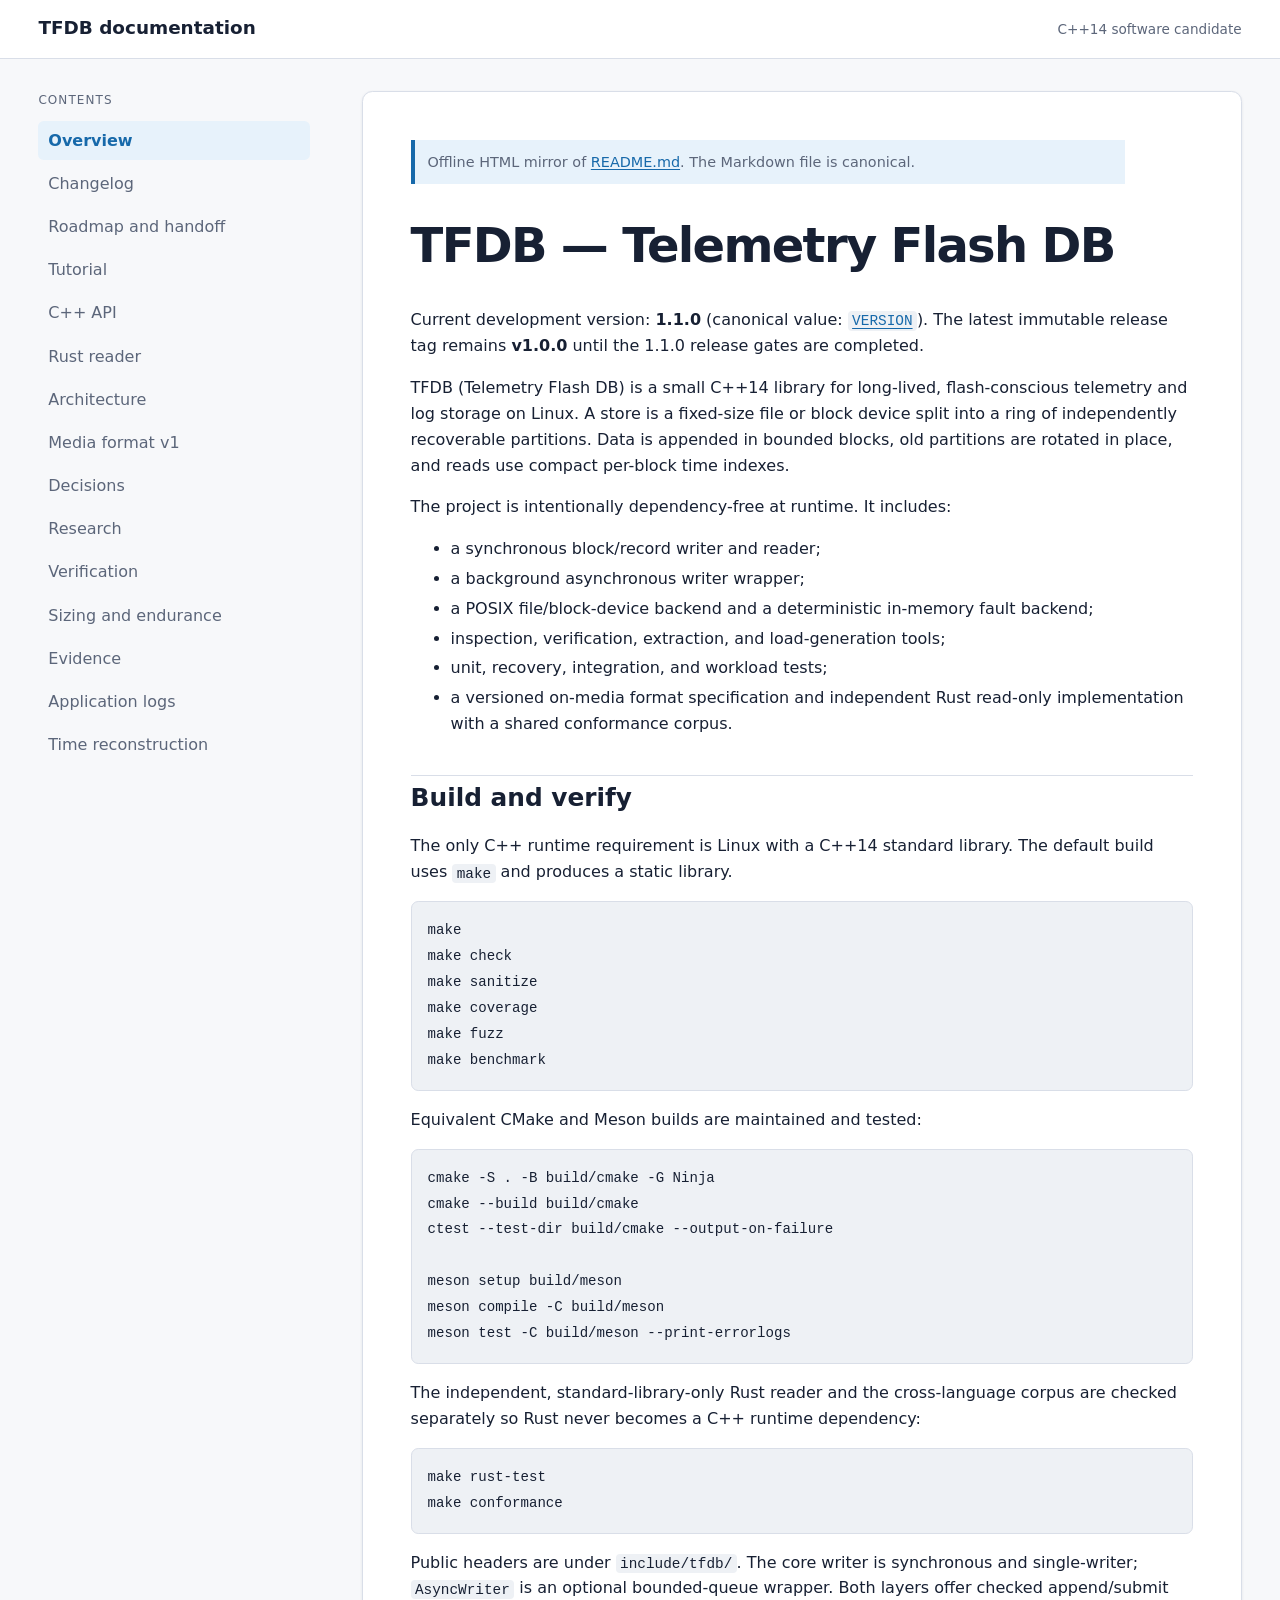
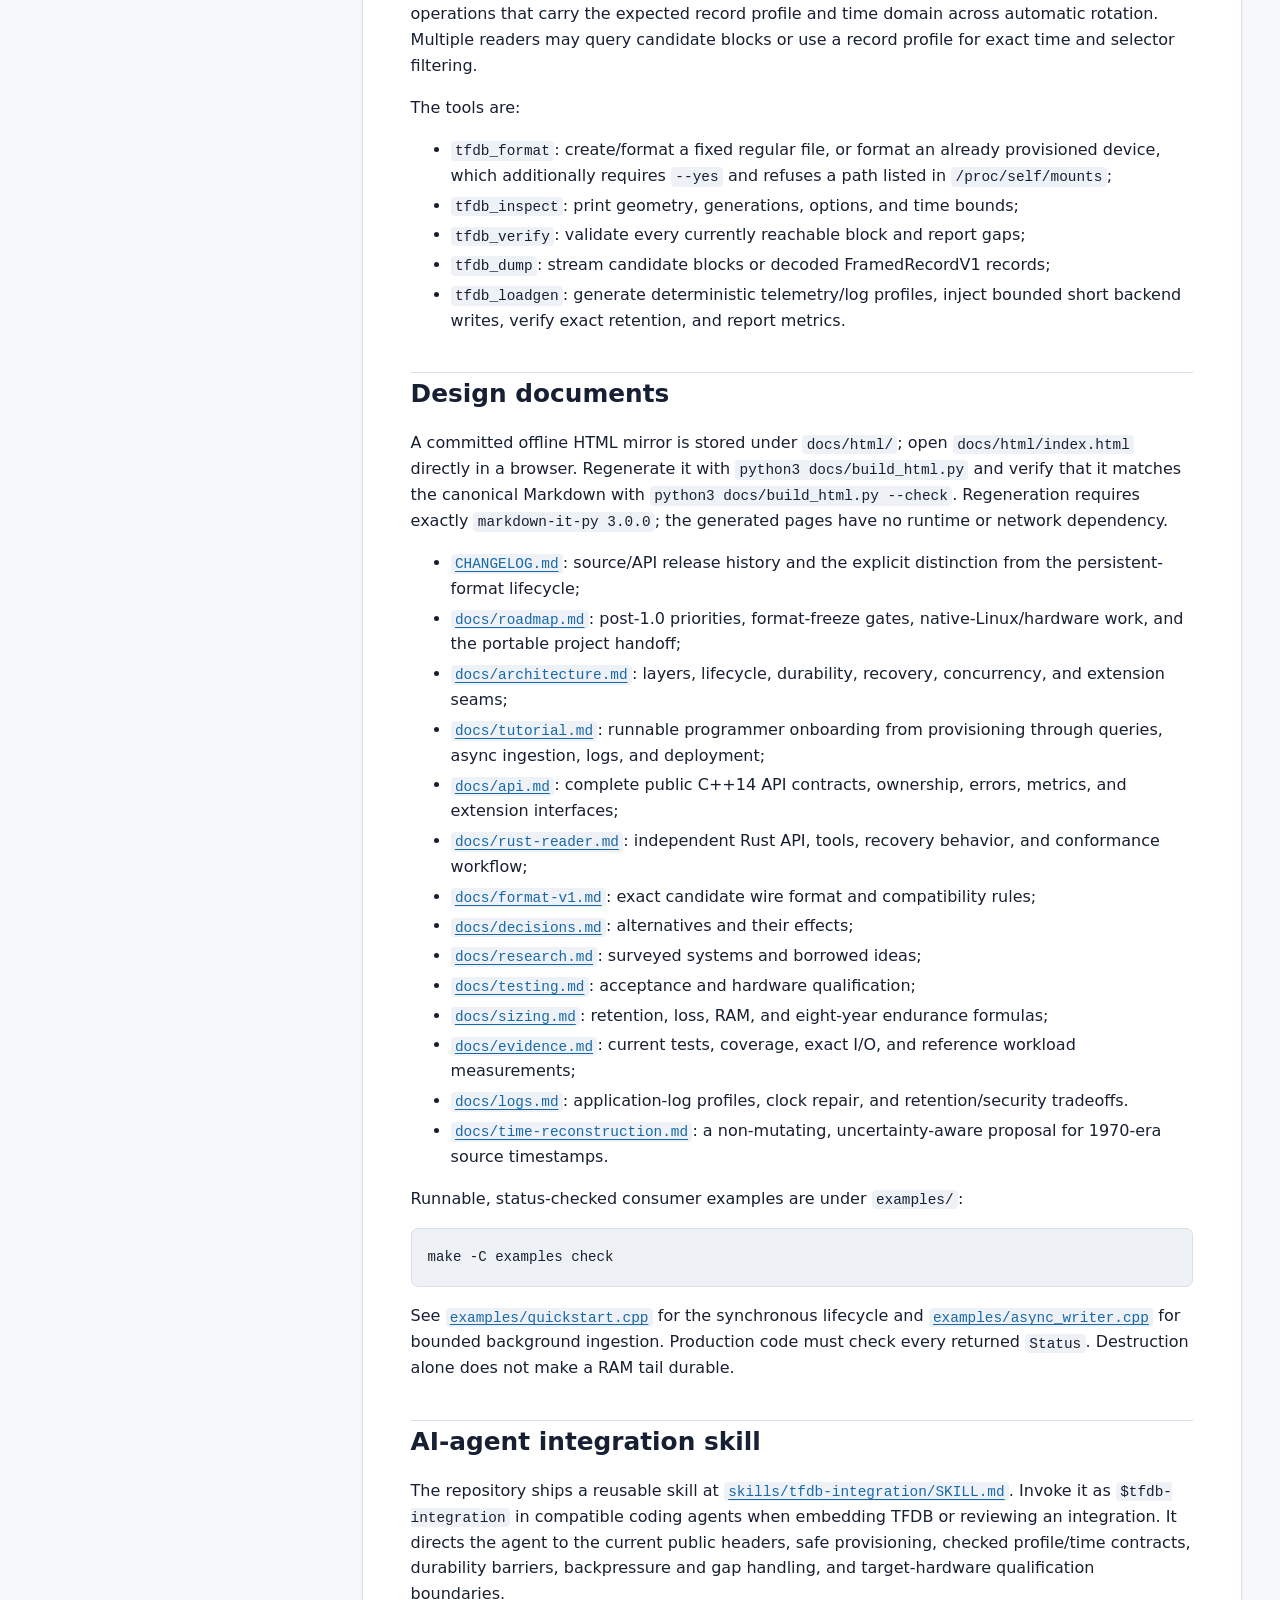
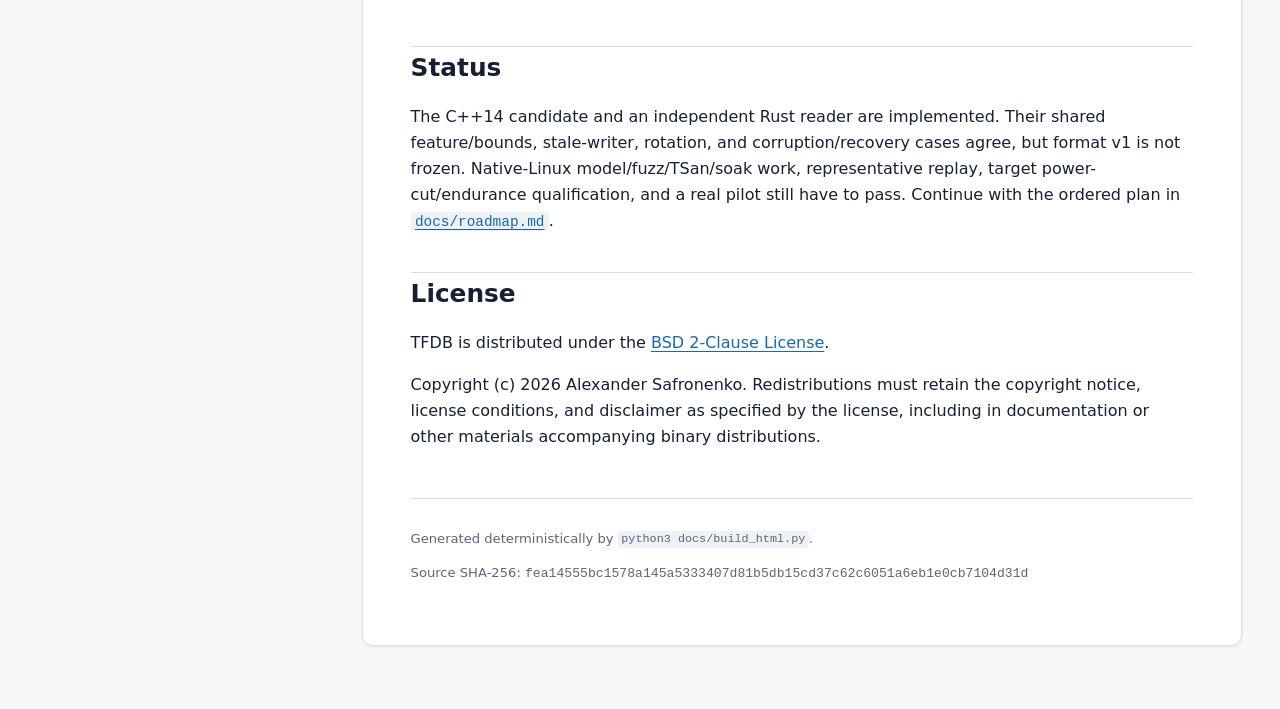
==== commit 201f06b2: "test: expand shared format-v1 conformance corpus" ====
--- a/docs/html/index.html
+++ b/docs/html/index.html
@@ -3,7 +3,7 @@
 <head>
   <meta charset="utf-8">
   <meta name="viewport" content="width=device-width, initial-scale=1">
-  <meta name="tfdb-source-sha256" content="91cbd83d9611eb0eb6a9c9afeb81e70301b773feda0f558b7783bcbca7e0d372">
+  <meta name="tfdb-source-sha256" content="fea14555bc1578a145a5333407d81b5db15cd37c62c6051a6eb1e0cb7104d31d">
   <title>TFDB — Telemetry Flash DB — TFDB</title>
   <link rel="stylesheet" href="style.css">
 </head>
@@ -145,10 +145,11 @@
 backpressure and gap handling, and target-hardware qualification boundaries.</p>
 <h2 id="status">Status</h2>
 <p>The C++14 candidate and an independent Rust reader are implemented. Their
-shared deterministic volume and current corruption/recovery cases agree, but
-format v1 is not frozen. Native-Linux model/fuzz/TSan/soak work, representative
-replay, target power-cut/endurance qualification, and a real pilot still have
-to pass. Continue with the ordered plan in <a href="roadmap.html"><code>docs/roadmap.md</code></a>.</p>
+shared feature/bounds, stale-writer, rotation, and corruption/recovery cases
+agree, but format v1 is not frozen. Native-Linux model/fuzz/TSan/soak work,
+representative replay, target power-cut/endurance qualification, and a real
+pilot still have to pass. Continue with the ordered plan in
+<a href="roadmap.html"><code>docs/roadmap.md</code></a>.</p>
 <h2 id="license">License</h2>
 <p>TFDB is distributed under the <a href="../../LICENSE">BSD 2-Clause License</a>.</p>
 <p>Copyright (c) 2026 Alexander Safronenko. Redistributions must retain the
@@ -158,7 +159,7 @@
 
       <footer class="page-footer">
         <p>Generated deterministically by <code>python3 docs/build_html.py</code>.</p>
-        <p>Source SHA-256: <span class="source-hash">91cbd83d9611eb0eb6a9c9afeb81e70301b773feda0f558b7783bcbca7e0d372</span></p>
+        <p>Source SHA-256: <span class="source-hash">fea14555bc1578a145a5333407d81b5db15cd37c62c6051a6eb1e0cb7104d31d</span></p>
       </footer>
     </main>
   </div>
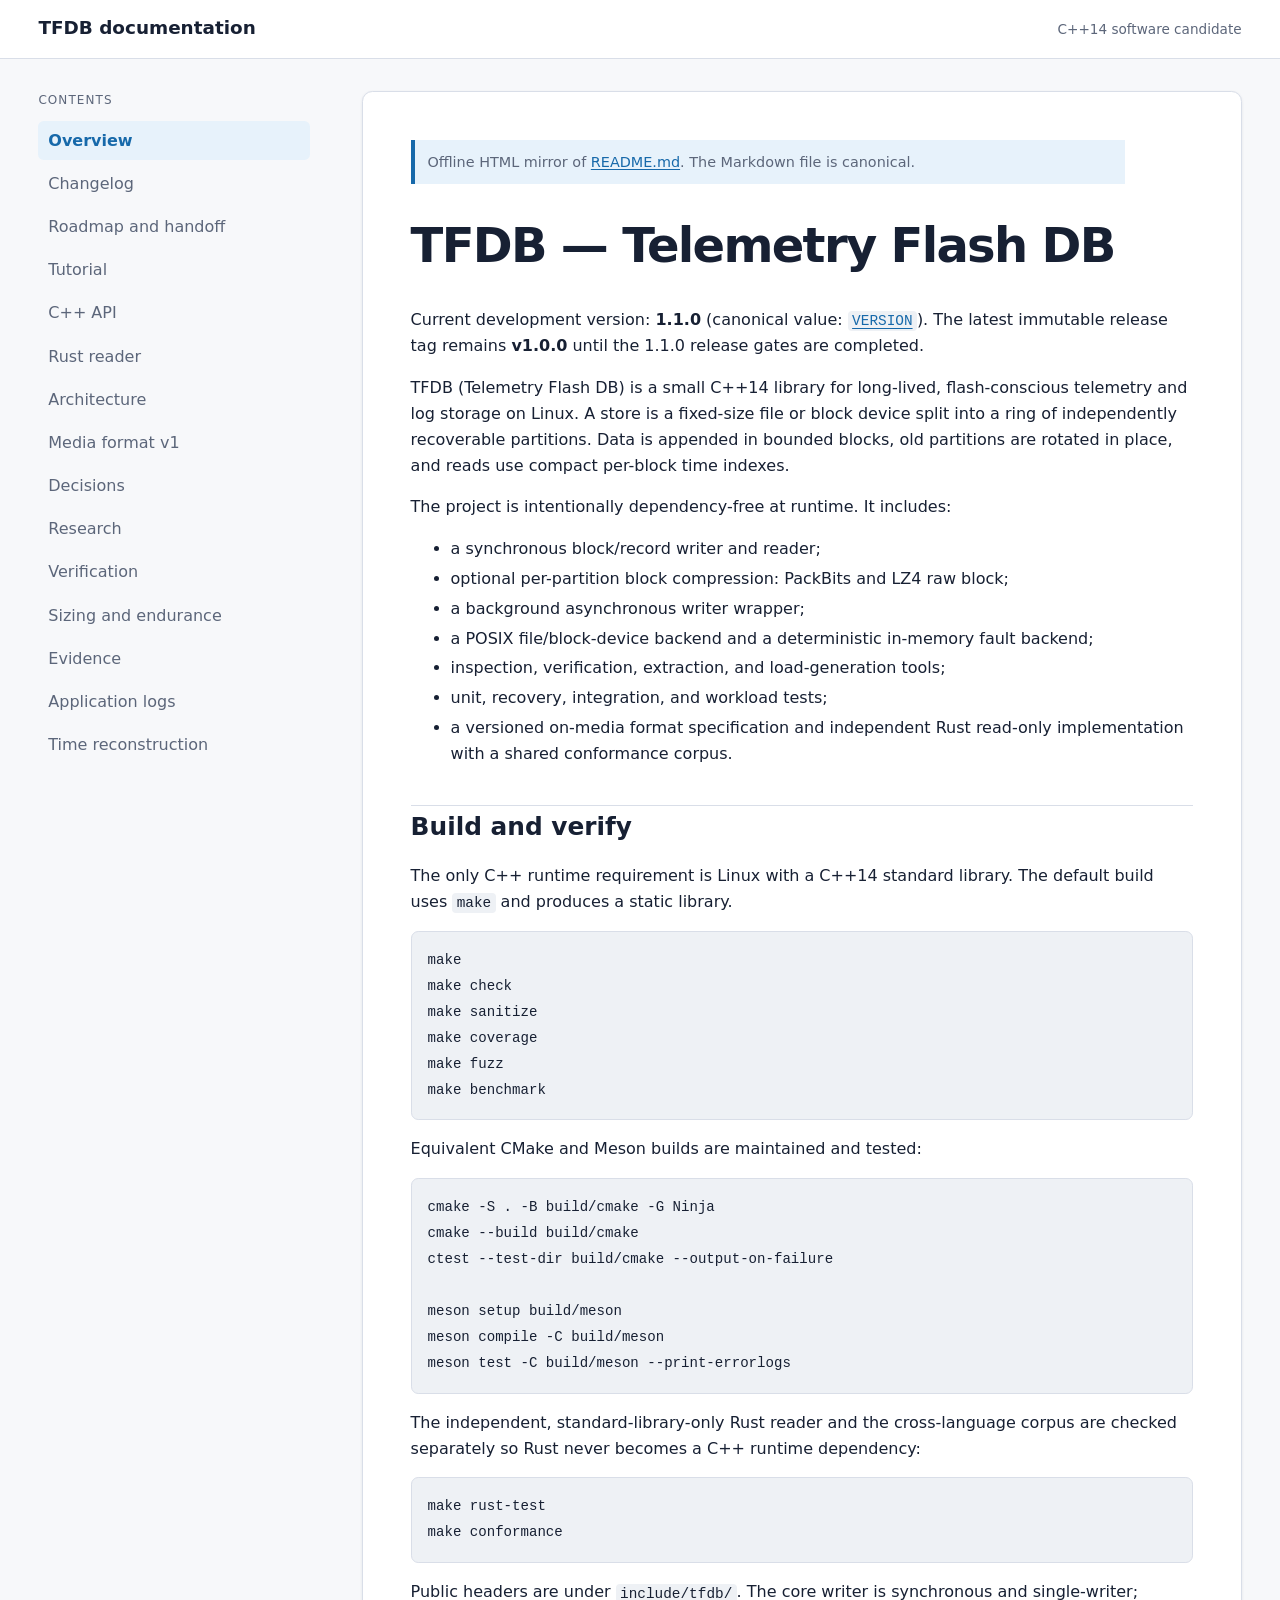
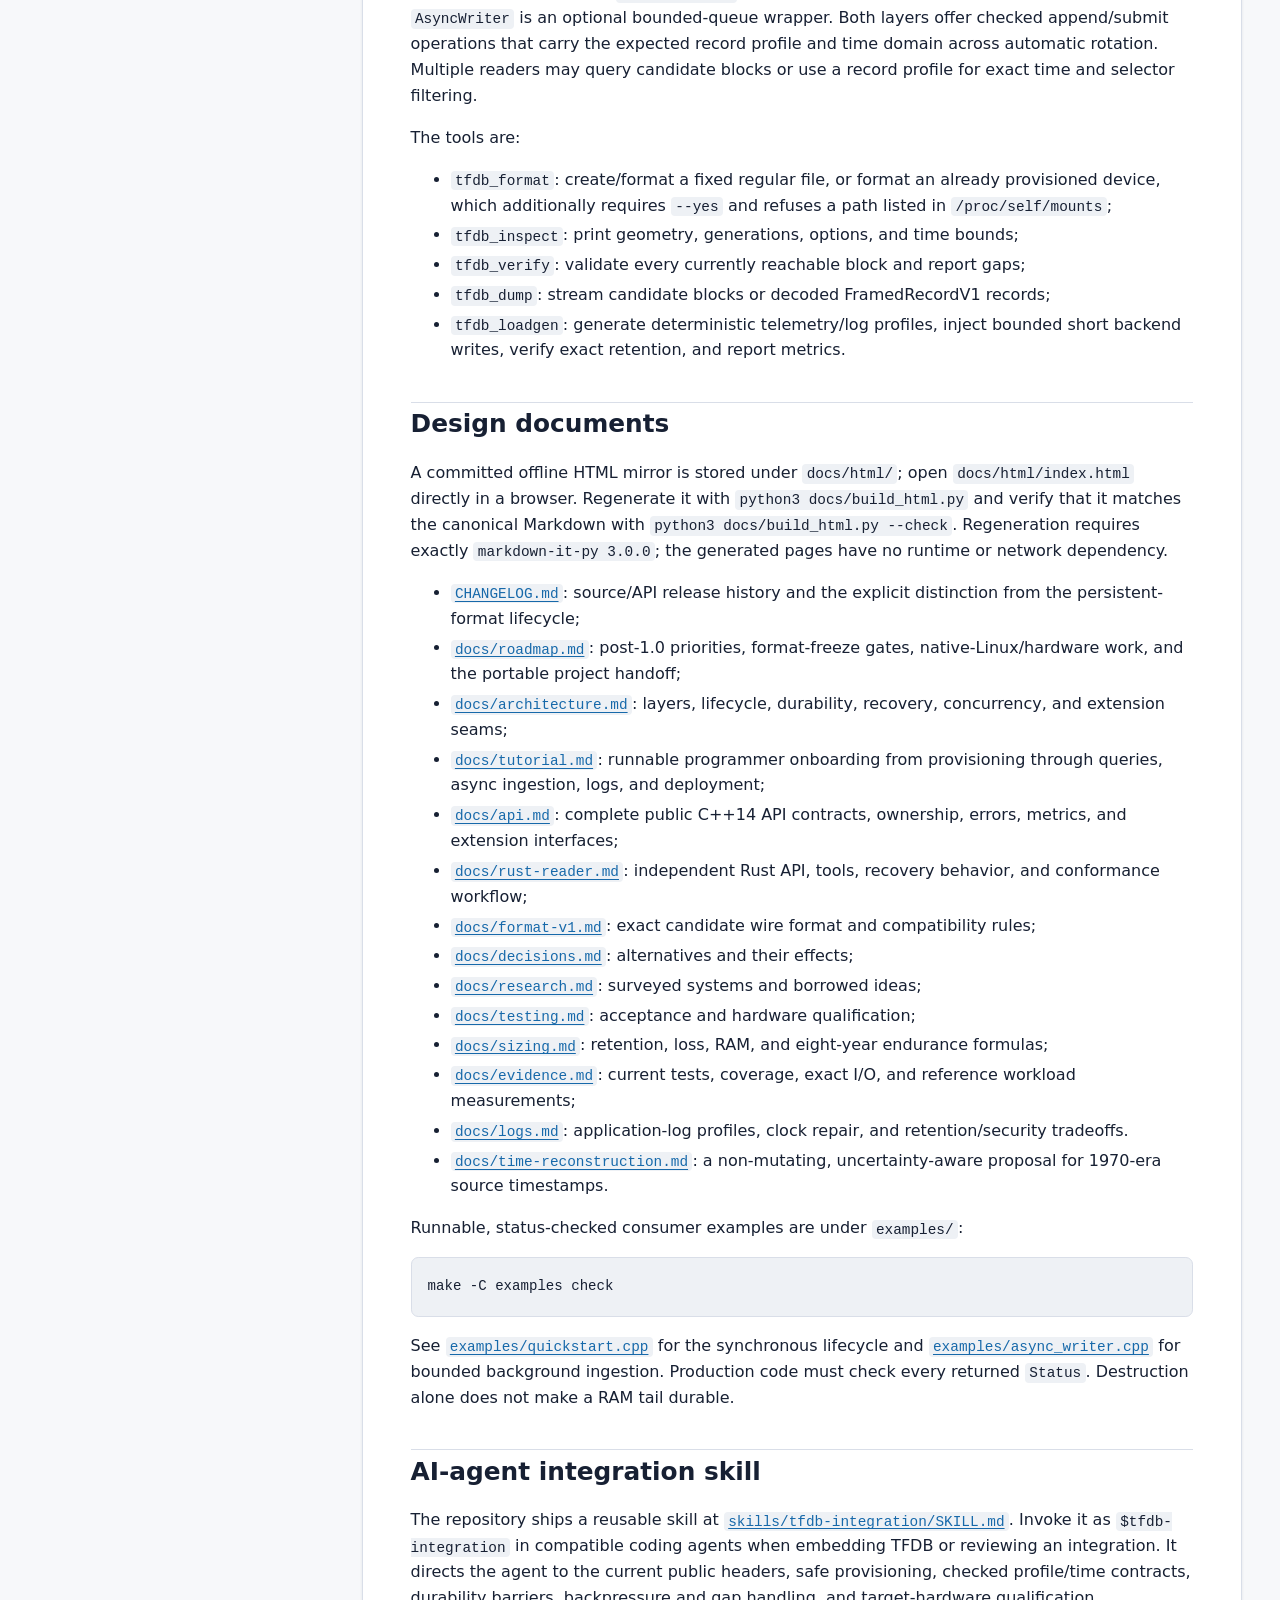
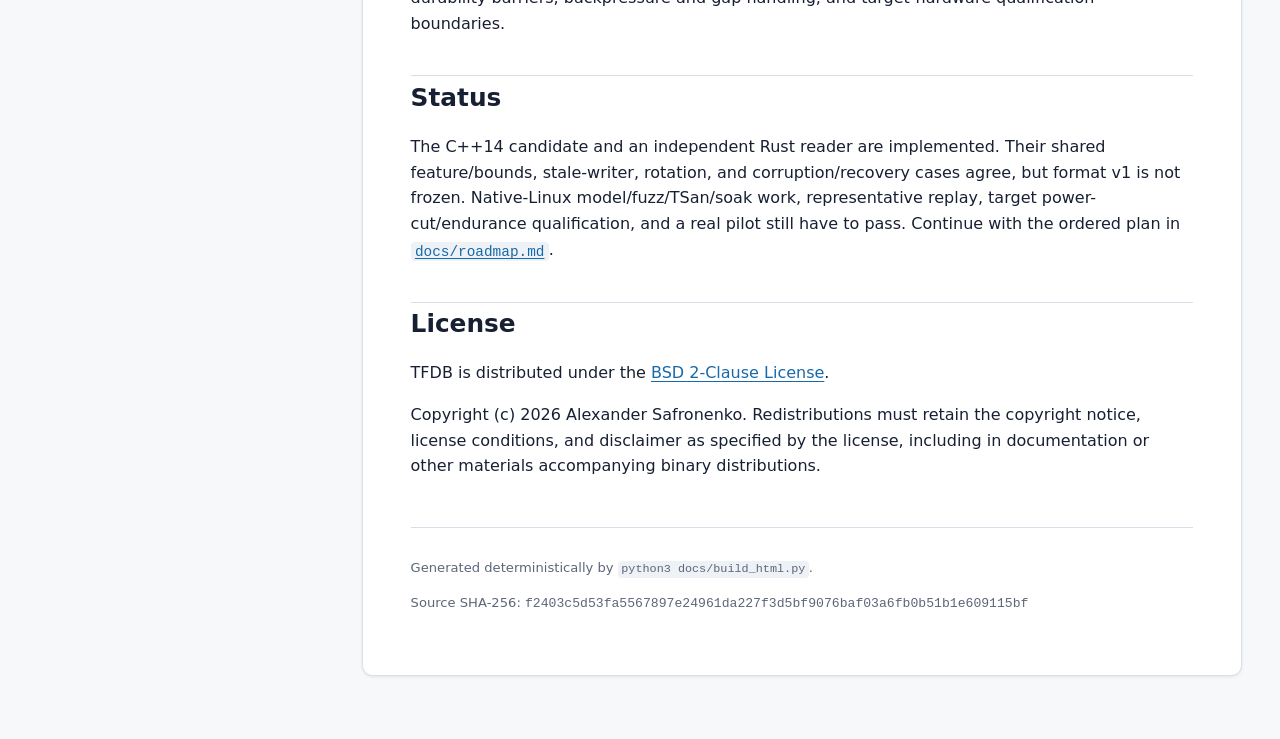
==== commit eaab535b: "codec: implement the reserved lz4_block:1 codec TFDB reserved CompressionId::lz4_block = 2 and never" ====
--- a/docs/html/index.html
+++ b/docs/html/index.html
@@ -3,7 +3,7 @@
 <head>
   <meta charset="utf-8">
   <meta name="viewport" content="width=device-width, initial-scale=1">
-  <meta name="tfdb-source-sha256" content="fea14555bc1578a145a5333407d81b5db15cd37c62c6051a6eb1e0cb7104d31d">
+  <meta name="tfdb-source-sha256" content="f2403c5d53fa5567897e24961da227f3d5bf9076baf03a6fb0b51b1e609115bf">
   <title>TFDB — Telemetry Flash DB — TFDB</title>
   <link rel="stylesheet" href="style.css">
 </head>
@@ -48,6 +48,7 @@
 <p>The project is intentionally dependency-free at runtime. It includes:</p>
 <ul>
 <li>a synchronous block/record writer and reader;</li>
+<li>optional per-partition block compression: PackBits and LZ4 raw block;</li>
 <li>a background asynchronous writer wrapper;</li>
 <li>a POSIX file/block-device backend and a deterministic in-memory fault backend;</li>
 <li>inspection, verification, extraction, and load-generation tools;</li>
@@ -159,7 +160,7 @@
 
       <footer class="page-footer">
         <p>Generated deterministically by <code>python3 docs/build_html.py</code>.</p>
-        <p>Source SHA-256: <span class="source-hash">fea14555bc1578a145a5333407d81b5db15cd37c62c6051a6eb1e0cb7104d31d</span></p>
+        <p>Source SHA-256: <span class="source-hash">f2403c5d53fa5567897e24961da227f3d5bf9076baf03a6fb0b51b1e609115bf</span></p>
       </footer>
     </main>
   </div>
